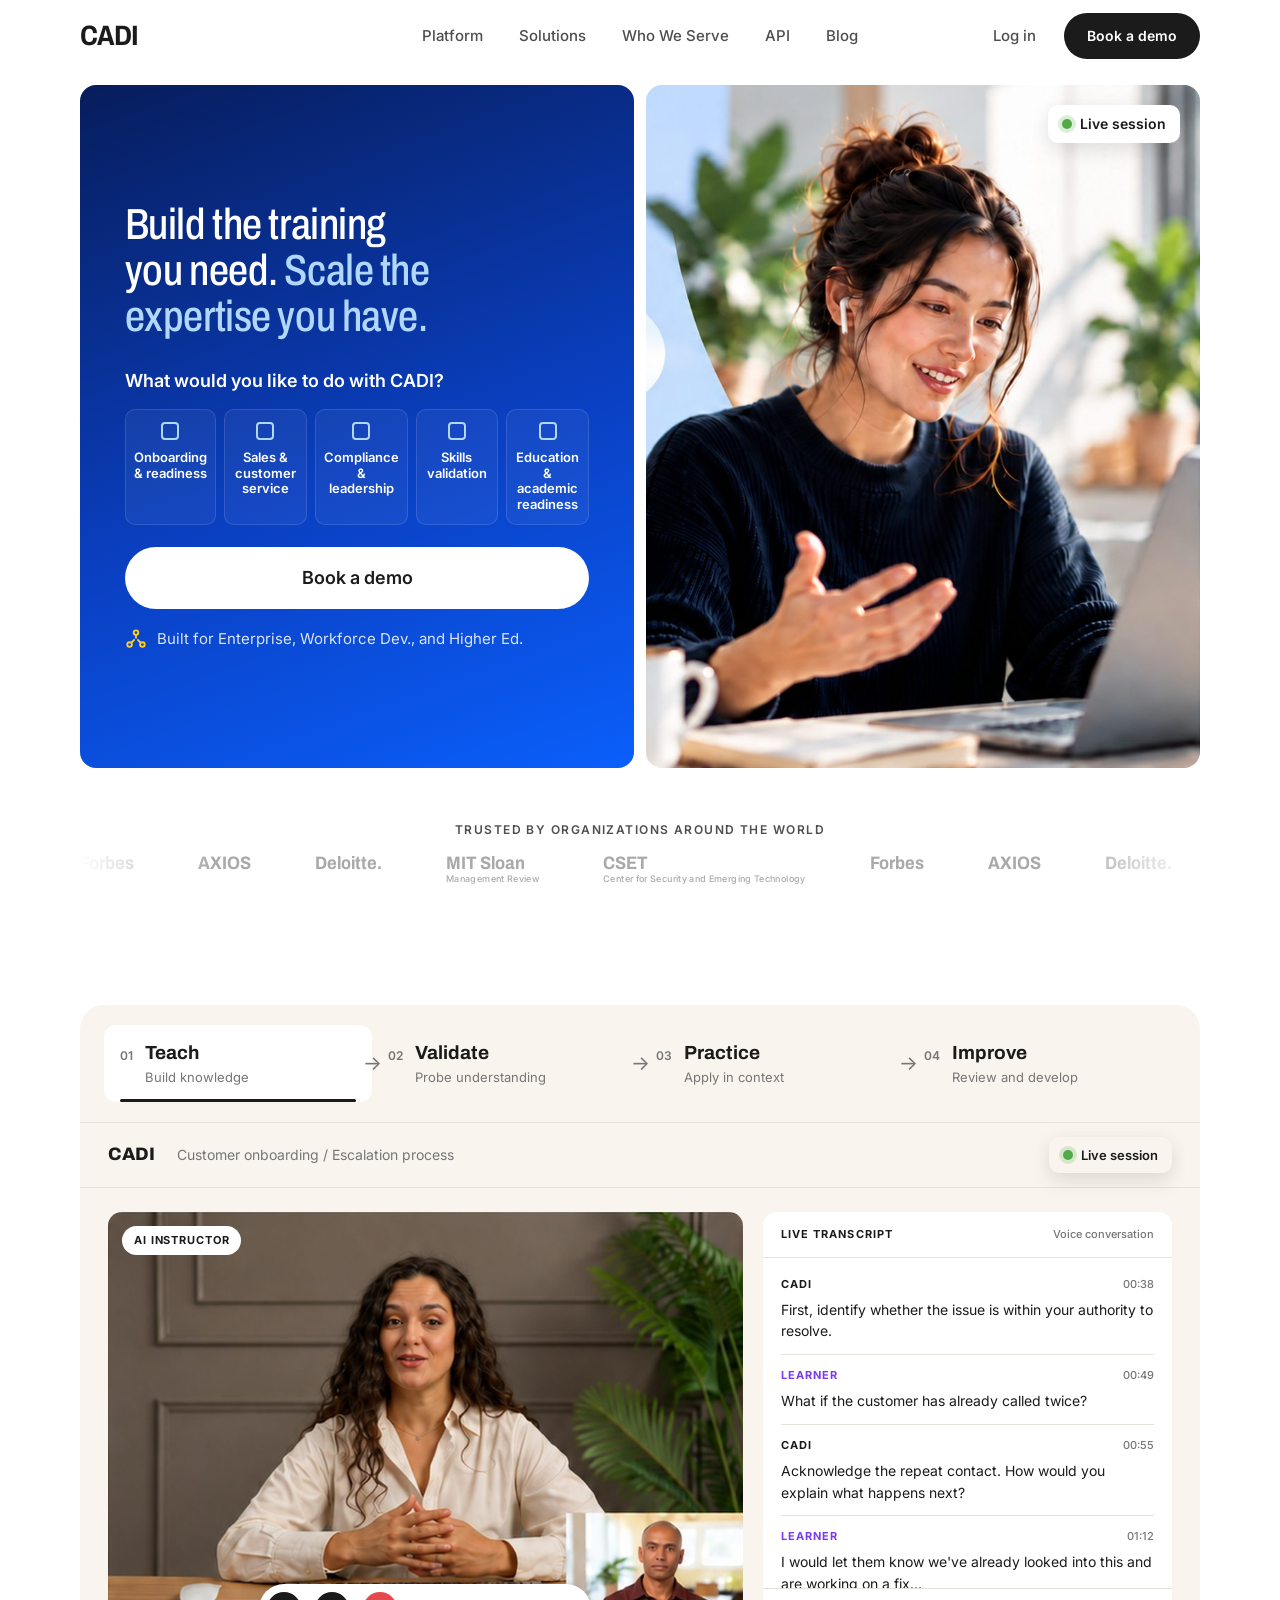
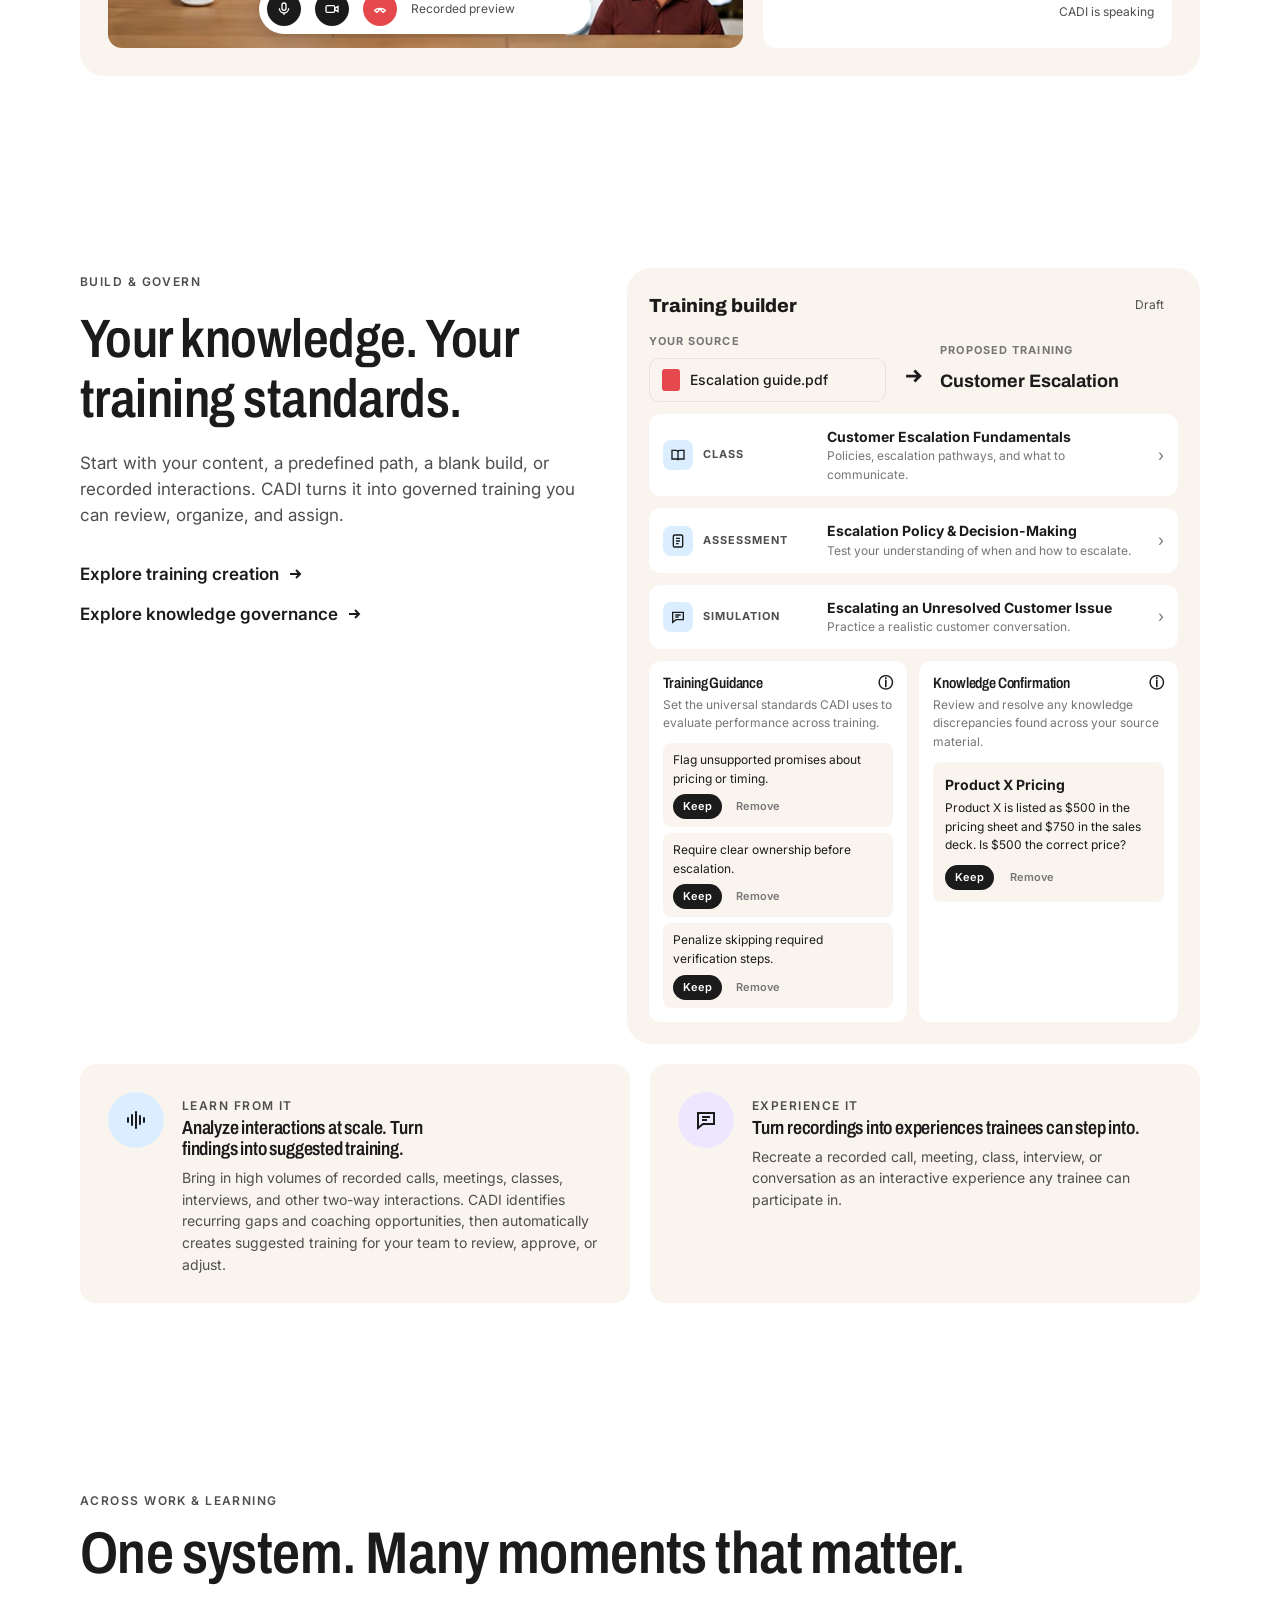
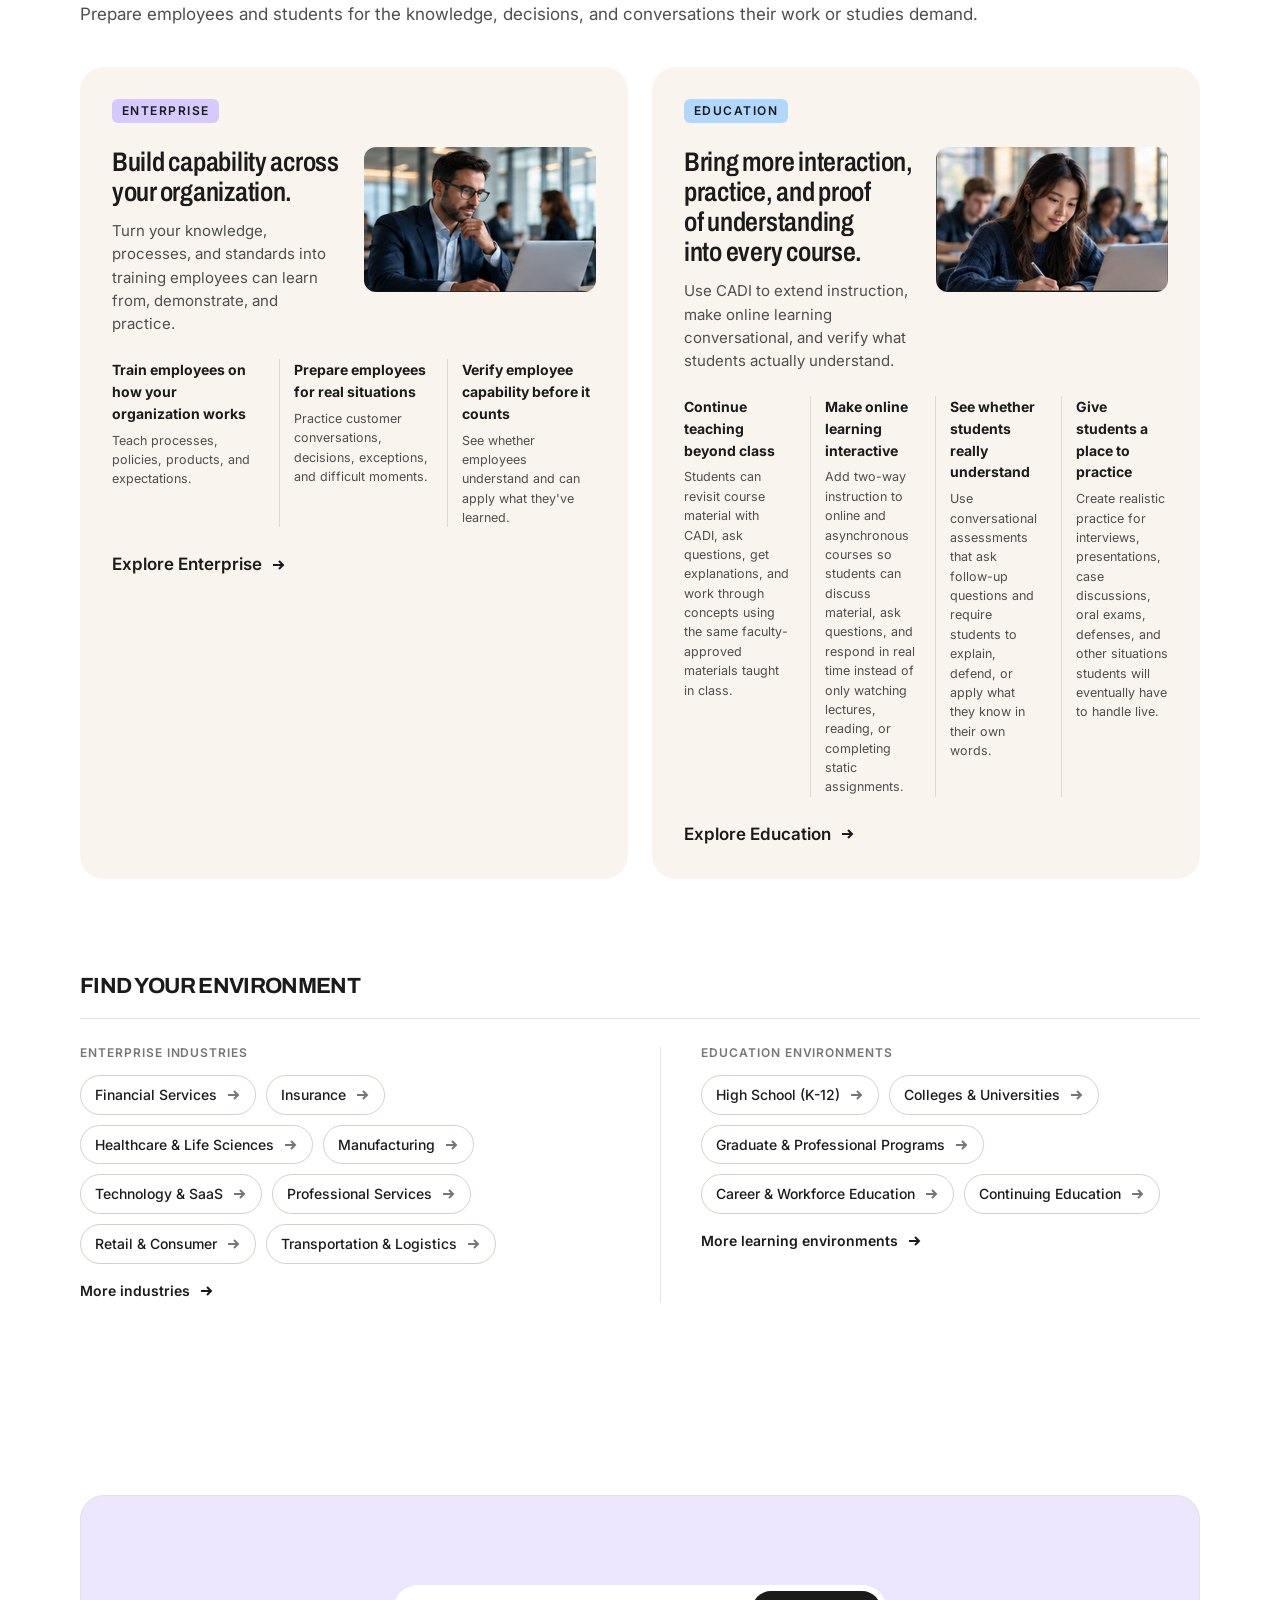
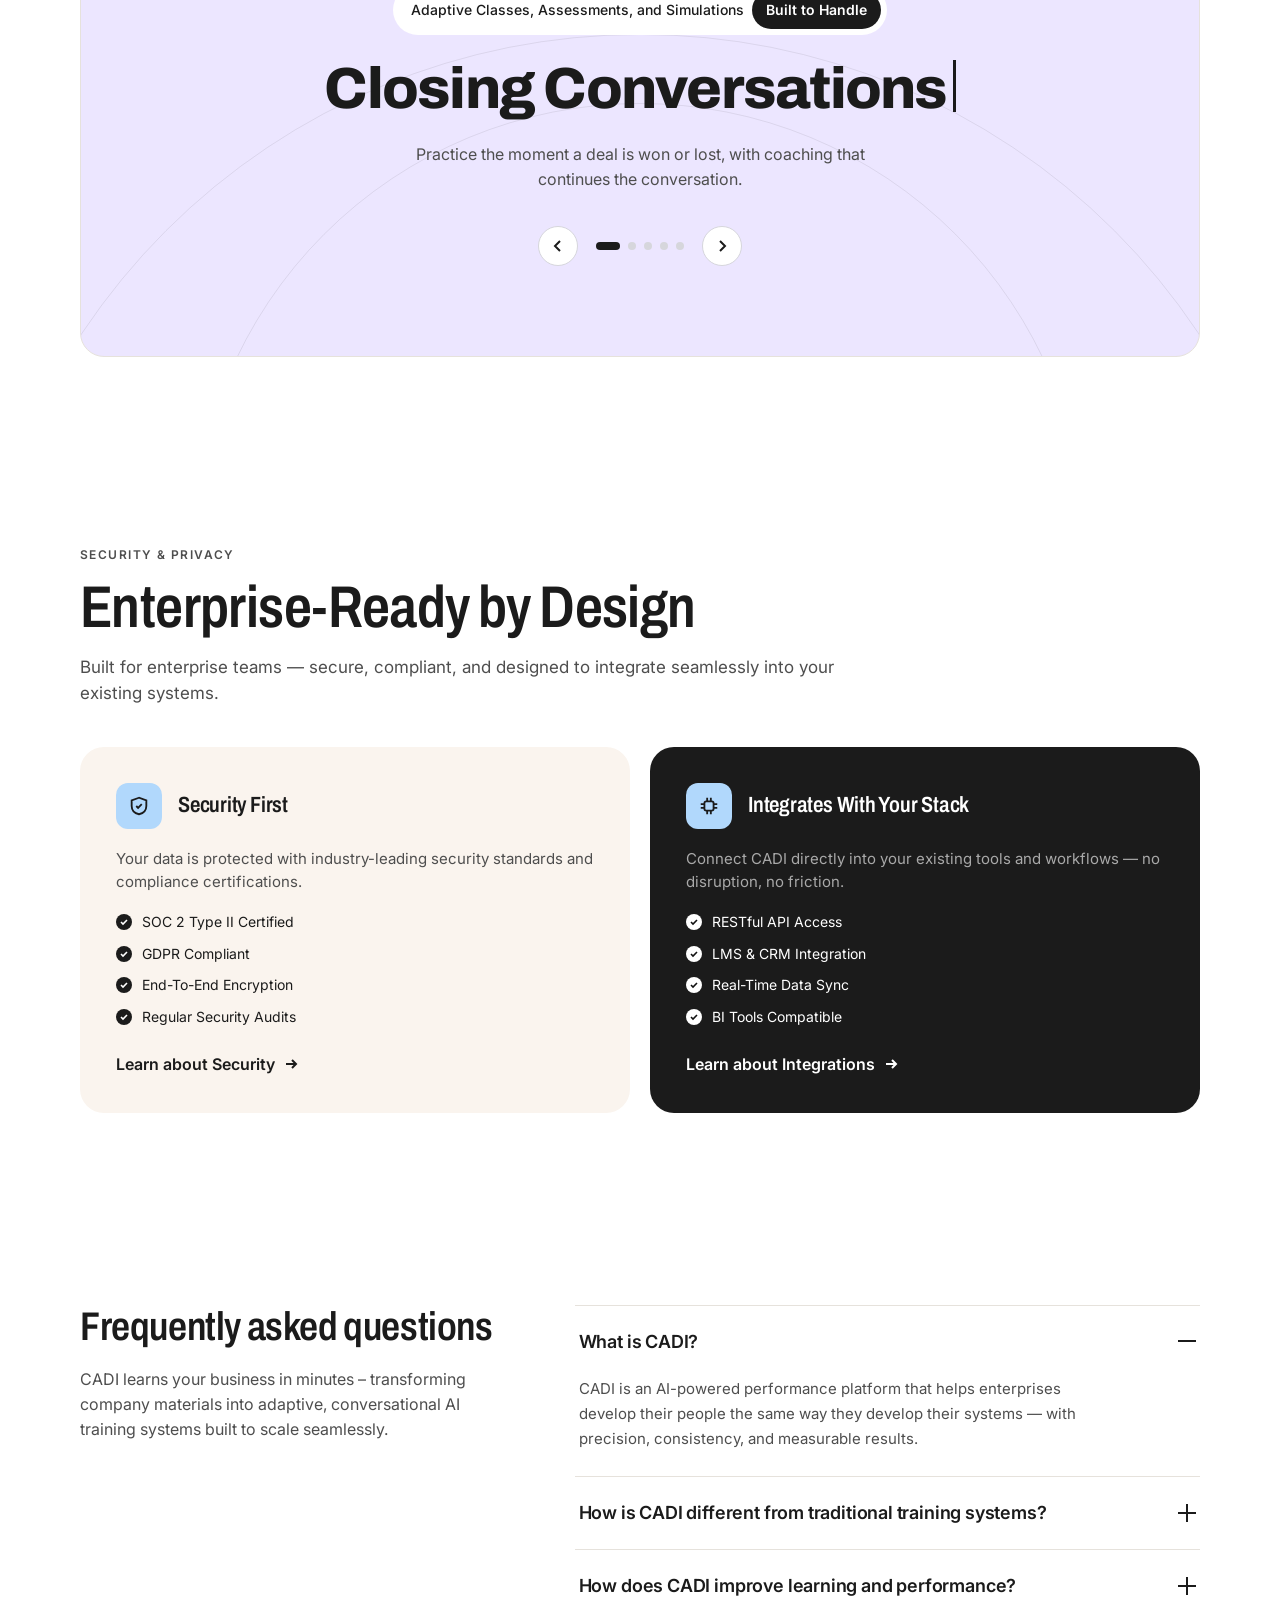
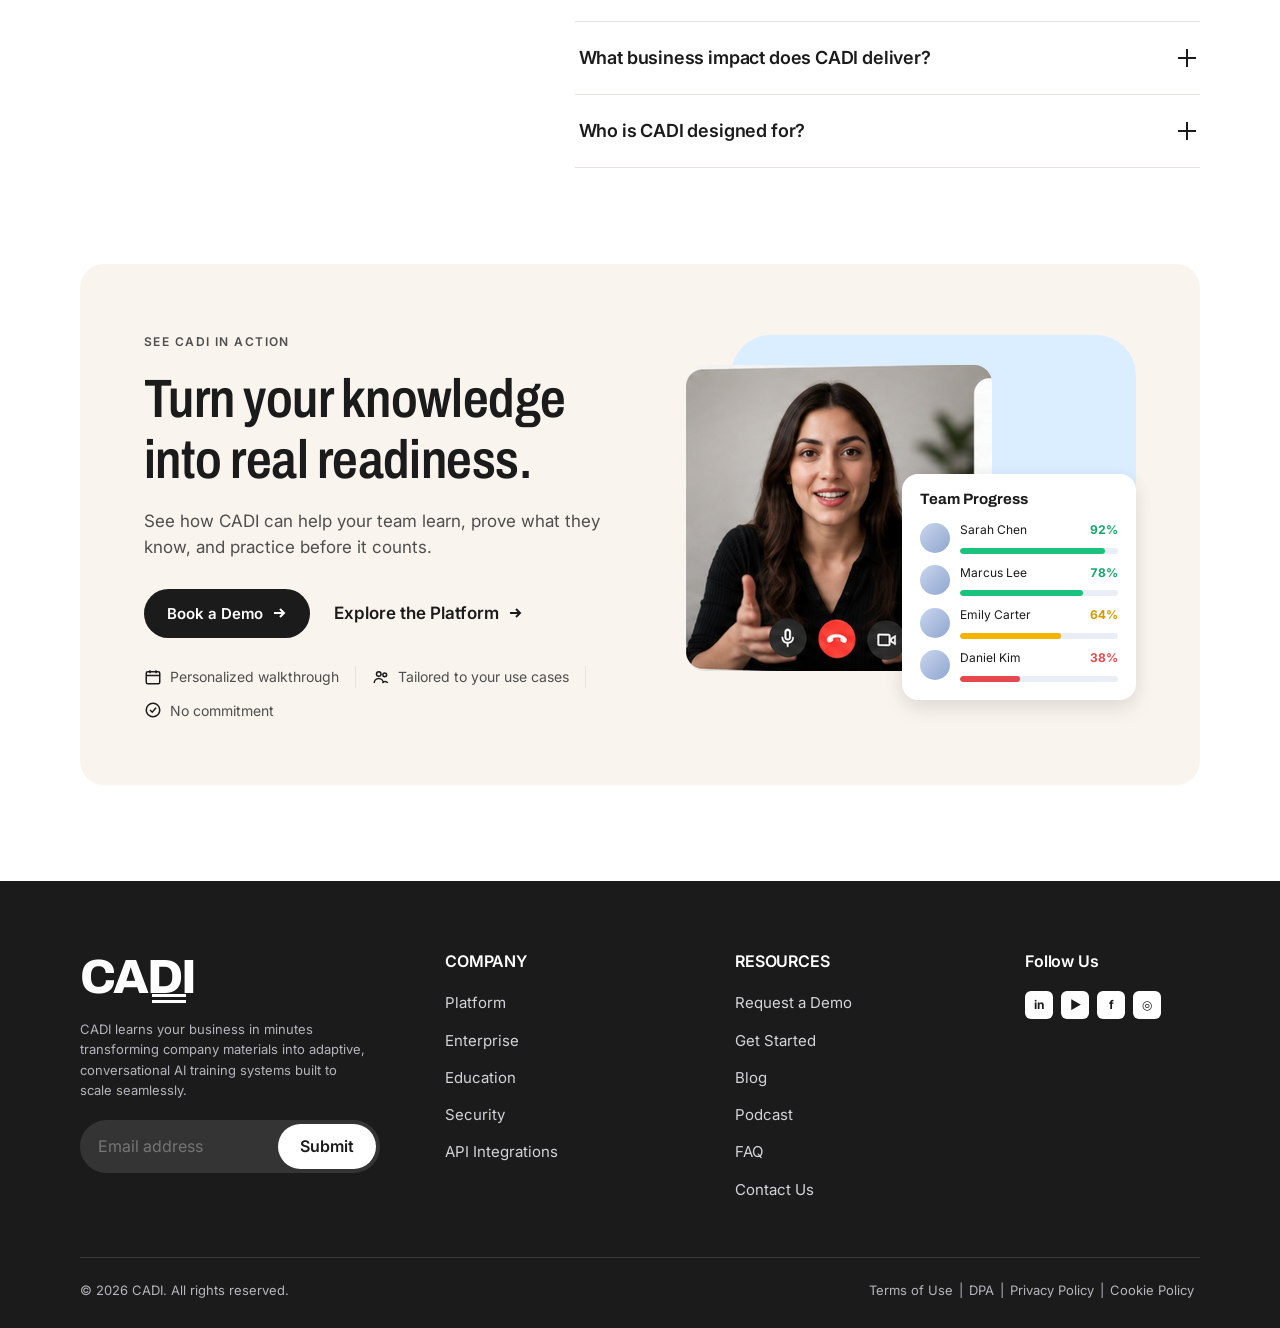
==== index.html @ cce88d19 "CADI website redesign — HTML source for Figma import Co-Authored-By: Claude Fable 5.1 <noreply@anthr" ====
<!doctype html>
<html lang="en">
<head>
<meta charset="utf-8">
<meta name="viewport" content="width=device-width, initial-scale=1, viewport-fit=cover">
<title>CADI Homepage</title>
<meta name="description" content="AI-led classes, adaptive assessments, realistic practice, and personal coaching. Grounded in your knowledge.">
<link rel="preconnect" href="https://fonts.googleapis.com">
<link rel="stylesheet" href="https://fonts.googleapis.com/css2?family=Inter:wght@400;500;600;700&family=Archivo:wdth,wght@75..100,500..700&display=swap">
<link rel="stylesheet" href="styles.css">
</head>
<body>

<!-- 1. HEADER -->
<header class="header" id="top">
  <div class="wrap">
    <a class="logo" href="./" aria-label="CADI home">CADI</a>
    <nav class="nav" id="nav" aria-label="Primary">
      <a href="./#loop">Platform</a>
      <a href="./#across">Solutions</a>
      <a href="./#environments">Who We Serve</a>
      <a href="integrations.html">API</a>
      <a href="https://blog.cadime.ai" target="_blank" rel="noopener">Blog</a>
    </nav>
    <div class="header-cta">
      <a class="login" href="https://app.cadime.ai/auth/authentication-redirection" target="_blank" rel="noopener">Log in</a>
      <a class="btn btn-primary" href="contact.html">Book a demo</a>
      <button class="menu-btn" id="menuBtn" aria-label="Open menu" aria-expanded="false" aria-controls="nav"><span></span><span></span><span></span></button>
    </div>
  </div>
</header>

<main>
<!-- 2. HERO -->
<section class="hero">
  <div class="wrap hero-grid">
    <div class="hero-left">
      <h1>Build the training you need. <em>Scale the expertise you have.</em></h1>
      <p class="hero-prompt">What would you like to do with CADI?</p>
      <div class="hero-opts" role="group" aria-label="What would you like to do with CADI?">
        <button class="opt" aria-pressed="false"><span class="box"></span>Onboarding &amp; readiness</button>
        <button class="opt" aria-pressed="false"><span class="box"></span>Sales &amp; customer service</button>
        <button class="opt" aria-pressed="false"><span class="box"></span>Compliance &amp; leadership</button>
        <button class="opt" aria-pressed="false"><span class="box"></span>Skills validation</button>
        <button class="opt" aria-pressed="false"><span class="box"></span>Education &amp; academic readiness</button>
      </div>
      <a class="btn btn-white" href="contact.html">Book a demo</a>
      <p class="hero-built">
        <svg viewBox="0 0 24 24" fill="none" stroke="currentColor" stroke-width="2"><circle cx="12" cy="5" r="2.5"/><circle cx="5" cy="18" r="2.5"/><circle cx="19" cy="18" r="2.5"/><path d="M12 7.5v4M7 16l3.5-3.5M17 16l-3.5-3.5"/></svg>
        Built for Enterprise, Workforce Dev., and Higher Ed.
      </p>
    </div>
    <div class="hero-right">
      <span class="live"><i></i>Live session</span>
      <img src="img/hero.jpg" alt="A learner smiling and gesturing during a live CADI session on her laptop" width="800" height="986">
    </div>
  </div>
</section>

<!-- 3. CREDIBILITY / LOGO ROW -->
<div class="logos" aria-label="Featured in">
  <div class="wrap">
    <span class="label">Trusted by organizations around the world</span>
    <div class="track"><ul aria-hidden="false">
      <li>Forbes</li>
      <li>AXIOS</li>
      <li>Deloitte.</li>
      <li>MIT Sloan<small>Management Review</small></li>
      <li>CSET<small>Center for Security and Emerging Technology</small></li>
      <li aria-hidden="true">Forbes</li>
      <li aria-hidden="true">AXIOS</li>
      <li aria-hidden="true">Deloitte.</li>
      <li aria-hidden="true">MIT Sloan<small>Management Review</small></li>
      <li aria-hidden="true">CSET<small>Center for Security and Emerging Technology</small></li>
    </ul></div>
  </div>
</div>

<!-- 4. TEACH / VALIDATE / PRACTICE / IMPROVE -->
<section id="loop">
  <div class="wrap">
    <div class="loop-card">
      <div class="steps" role="tablist" aria-label="The CADI training loop">
        <button class="step" role="tab" aria-selected="true"><span class="n">01</span><span><b>Teach</b><span>Build knowledge</span></span></button>
        <button class="step" role="tab" aria-selected="false"><span class="n">02</span><span><b>Validate</b><span>Probe understanding</span></span></button>
        <button class="step" role="tab" aria-selected="false"><span class="n">03</span><span><b>Practice</b><span>Apply in context</span></span></button>
        <button class="step" role="tab" aria-selected="false"><span class="n">04</span><span><b>Improve</b><span>Review and develop</span></span></button>
      </div>
      <div class="class-bar">
        <div><b>CADI</b> Customer onboarding / Escalation process</div>
        <span class="live"><i></i>Live session</span>
      </div>
      <div class="class-body">
        <div class="video">
          <img src="img/instructor.jpg" alt="AI instructor leading a recorded class, with a learner in a picture-in-picture window" width="900" height="620">
          <span class="tag">AI INSTRUCTOR</span>
          <div class="controls">
            <span class="ic"><svg viewBox="0 0 24 24" fill="none" stroke="currentColor" stroke-width="2"><rect x="9" y="3" width="6" height="11" rx="3"/><path d="M5 11a7 7 0 0 0 14 0M12 18v3"/></svg></span>
            <span class="ic"><svg viewBox="0 0 24 24" fill="none" stroke="currentColor" stroke-width="2"><rect x="3" y="7" width="13" height="10" rx="2"/><path d="m16 11 5-3v8l-5-3"/></svg></span>
            <span class="ic end"><svg viewBox="0 0 24 24" fill="none" stroke="currentColor" stroke-width="2"><path d="M4 14c4-4 12-4 16 0l-3 3-3-2v-2a10 10 0 0 0-4 0v2l-3 2z"/></svg></span>
            <small>Recorded preview</small>
            <span class="wave" aria-hidden="true"><i></i><i></i><i></i><i></i><i></i><i></i><i></i><i></i><i></i><i></i><i></i><i></i></span>
          </div>
        </div>
        <aside class="transcript" aria-label="Live transcript">
          <header>LIVE TRANSCRIPT <span>Voice conversation</span></header>
          <ul>
            <li><div>CADI <span>00:38</span></div>First, identify whether the issue is within your authority to resolve.</li>
            <li class="learner"><div>LEARNER <span>00:49</span></div>What if the customer has already called twice?</li>
            <li><div>CADI <span>00:55</span></div>Acknowledge the repeat contact. How would you explain what happens next?</li>
            <li class="learner"><div>LEARNER <span>01:12</span></div>I would let them know we've already looked into this and are working on a fix…</li>
          </ul>
          <footer><span class="wave" aria-hidden="true"><i></i><i></i><i></i><i></i><i></i><i></i><i></i><i></i><i></i><i></i><i></i><i></i><i></i><i></i><i></i><i></i></span>CADI is speaking</footer>
        </aside>
      </div>
    </div>
  </div>
</section>

<!-- 5. BUILD & GOVERN -->
<section class="govern" id="govern">
  <div class="wrap">
    <div class="govern-grid">
      <div class="govern-copy">
        <span class="eyebrow">Build &amp; Govern</span>
        <h2>Your knowledge. Your training standards.</h2>
        <p>Start with your content, a predefined path, a blank build, or recorded interactions. CADI turns it into governed training you can review, organize, and assign.</p>
        <div class="govern-links">
          <a class="link" href="#">Explore training creation <svg class="arrow" viewBox="0 0 16 16" fill="none" stroke="currentColor" stroke-width="2"><path d="M3 8h10M9 4l4 4-4 4"/></svg></a>
          <a class="link" href="#">Explore knowledge governance <svg class="arrow" viewBox="0 0 16 16" fill="none" stroke="currentColor" stroke-width="2"><path d="M3 8h10M9 4l4 4-4 4"/></svg></a>
        </div>
      </div>
      <div class="builder" aria-label="Training builder preview">
        <div class="top"><b>Training builder</b><span class="draft">Draft</span></div>
        <div class="src">
          <div><div class="lbl">YOUR SOURCE</div><div class="file"><i></i>Escalation guide.pdf</div></div>
          <svg class="arrow" viewBox="0 0 16 16" fill="none" stroke="currentColor" stroke-width="2"><path d="M3 8h10M9 4l4 4-4 4"/></svg>
          <div><div class="lbl">PROPOSED TRAINING</div><div class="prop">Customer Escalation</div></div>
        </div>
        <div class="row"><span class="k"><i><svg viewBox="0 0 24 24" fill="none" stroke="currentColor" stroke-width="2"><path d="M3 5h6a3 3 0 0 1 3 3v12a2 2 0 0 0-2-2H3zM21 5h-6a3 3 0 0 0-3 3v12a2 2 0 0 1 2-2h7z"/></svg></i>CLASS</span><span><b>Customer Escalation Fundamentals</b><small>Policies, escalation pathways, and what to communicate.</small></span><span class="chev">›</span></div>
        <div class="row"><span class="k"><i><svg viewBox="0 0 24 24" fill="none" stroke="currentColor" stroke-width="2"><rect x="5" y="3" width="14" height="18" rx="2"/><path d="M9 8h6M9 12h6M9 16h4"/></svg></i>ASSESSMENT</span><span><b>Escalation Policy &amp; Decision-Making</b><small>Test your understanding of when and how to escalate.</small></span><span class="chev">›</span></div>
        <!-- Simulation icon corrected to the reference's chat-bubble -->
        <div class="row"><span class="k"><i><svg viewBox="0 0 24 24" fill="none" stroke="currentColor" stroke-width="2"><path d="M4 5h16v11H9l-5 4z"/><path d="M8 9h8M8 12h5"/></svg></i>SIMULATION</span><span><b>Escalating an Unresolved Customer Issue</b><small>Practice a realistic customer conversation.</small></span><span class="chev">›</span></div>
        <div class="gov2">
          <div>
            <h4>Training Guidance <span aria-hidden="true">ⓘ</span></h4>
            <p>Set the universal standards CADI uses to evaluate performance across training.</p>
            <div class="rule"><span>Flag unsupported promises about pricing or timing.</span><span><span class="pill">Keep</span><span class="pill off">Remove</span></span></div>
            <div class="rule"><span>Require clear ownership before escalation.</span><span><span class="pill">Keep</span><span class="pill off">Remove</span></span></div>
            <div class="rule"><span>Penalize skipping required verification steps.</span><span><span class="pill">Keep</span><span class="pill off">Remove</span></span></div>
          </div>
          <div>
            <h4>Knowledge Confirmation <span aria-hidden="true">ⓘ</span></h4>
            <p>Review and resolve any knowledge discrepancies found across your source material.</p>
            <div class="kc"><b>Product X Pricing</b>Product X is listed as $500 in the pricing sheet and $750 in the sales deck. Is $500 the correct price?<div style="display:flex;gap:6px;margin-top:10px"><span class="pill">Keep</span><span class="pill off">Remove</span></div></div>
          </div>
        </div>
      </div>
    </div>
    <div class="gov-feats">
      <div class="feat">
        <span class="ico"><svg viewBox="0 0 24 24" fill="none" stroke="currentColor" stroke-width="2" stroke-linecap="round"><path d="M4 10v4M8 7v10M12 4v16M16 8v8M20 10v4"/></svg></span>
        <div><span class="eyebrow">Learn from it</span><h3>Analyze interactions at scale. Turn findings into suggested training.</h3><p>Bring in high volumes of recorded calls, meetings, classes, interviews, and other two-way interactions. CADI identifies recurring gaps and coaching opportunities, then automatically creates suggested training for your team to review, approve, or adjust.</p></div>
      </div>
      <div class="feat">
        <span class="ico purple"><svg viewBox="0 0 24 24" fill="none" stroke="currentColor" stroke-width="2"><path d="M4 5h16v11H9l-5 4z"/><path d="M8 9h8M8 12h5"/></svg></span>
        <div><span class="eyebrow">Experience it</span><h3>Turn recordings into experiences trainees can step into.</h3><p>Recreate a recorded call, meeting, class, interview, or conversation as an interactive experience any trainee can participate in.</p></div>
      </div>
    </div>
  </div>
</section>

<!-- 6. ACROSS WORK & LEARNING -->
<section class="across" id="across">
  <div class="wrap">
    <div class="section-head">
      <span class="eyebrow">Across Work &amp; Learning</span>
      <h2>One system. Many moments that matter.</h2>
      <p>Prepare employees and students for the knowledge, decisions, and conversations their work or studies demand.</p>
    </div>
    <div class="across-grid">
      <article class="panel">
        <span class="eyebrow">Enterprise</span>
        <div class="panel-top">
          <div><h3>Build capability across your organization.</h3><p>Turn your knowledge, processes, and standards into training employees can learn from, demonstrate, and practice.</p></div>
          <img src="img/enterprise.jpg" alt="A professional in a suit working at a laptop in a corporate office" width="700" height="393">
        </div>
        <div class="cols c3">
          <div><b>Train employees on how your organization works</b><p>Teach processes, policies, products, and expectations.</p></div>
          <div><b>Prepare employees for real situations</b><p>Practice customer conversations, decisions, exceptions, and difficult moments.</p></div>
          <div><b>Verify employee capability before it counts</b><p>See whether employees understand and can apply what they've learned.</p></div>
        </div>
        <a class="link" href="#">Explore Enterprise <svg class="arrow" viewBox="0 0 16 16" fill="none" stroke="currentColor" stroke-width="2"><path d="M3 8h10M9 4l4 4-4 4"/></svg></a>
      </article>
      <article class="panel edu">
        <span class="eyebrow">Education</span>
        <div class="panel-top">
          <div><h3>Bring more interaction, practice, and proof of understanding into every course.</h3><p>Use CADI to extend instruction, make online learning conversational, and verify what students actually understand.</p></div>
          <img src="img/education.jpg" alt="A student writing notes beside a laptop in a classroom" width="700" height="438">
        </div>
        <div class="cols c4">
          <div><b>Continue teaching beyond class</b><p>Students can revisit course material with CADI, ask questions, get explanations, and work through concepts using the same faculty-approved materials taught in class.</p></div>
          <div><b>Make online learning interactive</b><p>Add two-way instruction to online and asynchronous courses so students can discuss material, ask questions, and respond in real time instead of only watching lectures, reading, or completing static assignments.</p></div>
          <div><b>See whether students really understand</b><p>Use conversational assessments that ask follow-up questions and require students to explain, defend, or apply what they know in their own words.</p></div>
          <div><b>Give students a place to practice</b><p>Create realistic practice for interviews, presentations, case discussions, oral exams, defenses, and other situations students will eventually have to handle live.</p></div>
        </div>
        <a class="link" href="#">Explore Education <svg class="arrow" viewBox="0 0 16 16" fill="none" stroke="currentColor" stroke-width="2"><path d="M3 8h10M9 4l4 4-4 4"/></svg></a>
      </article>
    </div>
  </div>
</section>

<!-- 7. FIND YOUR ENVIRONMENT -->
<section class="env" id="environments">
  <div class="wrap">
    <span class="eyebrow">Find your environment</span>
    <div class="env-grid">
      <div>
        <h4>Enterprise industries</h4>
        <div class="chips">
          <a href="#">Financial Services <svg class="arrow" viewBox="0 0 16 16" fill="none" stroke="currentColor" stroke-width="2"><path d="M3 8h10M9 4l4 4-4 4"/></svg></a>
          <a href="#">Insurance <svg class="arrow" viewBox="0 0 16 16" fill="none" stroke="currentColor" stroke-width="2"><path d="M3 8h10M9 4l4 4-4 4"/></svg></a>
          <a href="#">Healthcare &amp; Life Sciences <svg class="arrow" viewBox="0 0 16 16" fill="none" stroke="currentColor" stroke-width="2"><path d="M3 8h10M9 4l4 4-4 4"/></svg></a>
          <a href="#">Manufacturing <svg class="arrow" viewBox="0 0 16 16" fill="none" stroke="currentColor" stroke-width="2"><path d="M3 8h10M9 4l4 4-4 4"/></svg></a>
          <a href="#">Technology &amp; SaaS <svg class="arrow" viewBox="0 0 16 16" fill="none" stroke="currentColor" stroke-width="2"><path d="M3 8h10M9 4l4 4-4 4"/></svg></a>
          <a href="#">Professional Services <svg class="arrow" viewBox="0 0 16 16" fill="none" stroke="currentColor" stroke-width="2"><path d="M3 8h10M9 4l4 4-4 4"/></svg></a>
          <a href="#">Retail &amp; Consumer <svg class="arrow" viewBox="0 0 16 16" fill="none" stroke="currentColor" stroke-width="2"><path d="M3 8h10M9 4l4 4-4 4"/></svg></a>
          <a href="#">Transportation &amp; Logistics <svg class="arrow" viewBox="0 0 16 16" fill="none" stroke="currentColor" stroke-width="2"><path d="M3 8h10M9 4l4 4-4 4"/></svg></a>
        </div>
        <a class="link" href="#">More industries <svg class="arrow" viewBox="0 0 16 16" fill="none" stroke="currentColor" stroke-width="2"><path d="M3 8h10M9 4l4 4-4 4"/></svg></a>
      </div>
      <div>
        <h4>Education environments</h4>
        <div class="chips">
          <a href="#">High School (K-12) <svg class="arrow" viewBox="0 0 16 16" fill="none" stroke="currentColor" stroke-width="2"><path d="M3 8h10M9 4l4 4-4 4"/></svg></a>
          <a href="#">Colleges &amp; Universities <svg class="arrow" viewBox="0 0 16 16" fill="none" stroke="currentColor" stroke-width="2"><path d="M3 8h10M9 4l4 4-4 4"/></svg></a>
          <a href="#">Graduate &amp; Professional Programs <svg class="arrow" viewBox="0 0 16 16" fill="none" stroke="currentColor" stroke-width="2"><path d="M3 8h10M9 4l4 4-4 4"/></svg></a>
          <a href="#">Career &amp; Workforce Education <svg class="arrow" viewBox="0 0 16 16" fill="none" stroke="currentColor" stroke-width="2"><path d="M3 8h10M9 4l4 4-4 4"/></svg></a>
          <a href="#">Continuing Education <svg class="arrow" viewBox="0 0 16 16" fill="none" stroke="currentColor" stroke-width="2"><path d="M3 8h10M9 4l4 4-4 4"/></svg></a>
        </div>
        <a class="link" href="#">More learning environments <svg class="arrow" viewBox="0 0 16 16" fill="none" stroke="currentColor" stroke-width="2"><path d="M3 8h10M9 4l4 4-4 4"/></svg></a>
      </div>
    </div>
  </div>
</section>

<!-- 8. CADI CAROUSEL -->
<section class="carousel" id="carousel">
  <div class="wrap">
    <div class="stage" aria-roledescription="carousel" aria-label="What CADI is built to handle">
      <div class="chiprow">Adaptive Classes, Assessments, and Simulations <b>Built to Handle</b></div>
      <div class="typed" aria-live="polite"><span id="typed">Closing Conversations</span><span class="cursor" aria-hidden="true"></span></div>
      <p id="typedSub">Practice the moment a deal is won or lost, with coaching that continues the conversation.</p>
      <div class="car-controls">
        <button id="prev" aria-label="Previous"><svg viewBox="0 0 16 16" fill="none" stroke="currentColor" stroke-width="2"><path d="M10 3 5 8l5 5"/></svg></button>
        <div class="dots" id="dots" role="tablist" aria-label="Scenarios"></div>
        <button id="next" aria-label="Next"><svg viewBox="0 0 16 16" fill="none" stroke="currentColor" stroke-width="2"><path d="m6 3 5 5-5 5"/></svg></button>
      </div>
    </div>
  </div>
</section>

<!-- 9. SECURITY & PRIVACY -->
<section id="security">
  <div class="wrap">
    <div class="section-head">
      <span class="eyebrow">Security &amp; Privacy</span>
      <h2>Enterprise-Ready by Design</h2>
      <p>Built for enterprise teams — secure, compliant, and designed to integrate seamlessly into your existing systems.</p>
    </div>
    <div class="sec-grid">
      <div class="sec light">
        <div class="head"><span class="ico"><svg viewBox="0 0 24 24" fill="none" stroke="currentColor" stroke-width="2"><path d="M12 3 4 6v6c0 5 3.5 8 8 9 4.5-1 8-4 8-9V6z"/><path d="m9 12 2 2 4-4"/></svg></span><h3>Security First</h3></div>
        <p>Your data is protected with industry-leading security standards and compliance certifications.</p>
        <ul>
          <li><svg viewBox="0 0 16 16" fill="currentColor"><circle cx="8" cy="8" r="8"/><path d="m5 8 2 2 4-4" stroke="#fff" stroke-width="1.6" fill="none"/></svg>SOC 2 Type II Certified</li>
          <li><svg viewBox="0 0 16 16" fill="currentColor"><circle cx="8" cy="8" r="8"/><path d="m5 8 2 2 4-4" stroke="#fff" stroke-width="1.6" fill="none"/></svg>GDPR Compliant</li>
          <li><svg viewBox="0 0 16 16" fill="currentColor"><circle cx="8" cy="8" r="8"/><path d="m5 8 2 2 4-4" stroke="#fff" stroke-width="1.6" fill="none"/></svg>End-To-End Encryption</li>
          <li><svg viewBox="0 0 16 16" fill="currentColor"><circle cx="8" cy="8" r="8"/><path d="m5 8 2 2 4-4" stroke="#fff" stroke-width="1.6" fill="none"/></svg>Regular Security Audits</li>
        </ul>
        <a class="link" href="https://trust.cadime.ai/" target="_blank" rel="noopener">Learn about Security <svg class="arrow" viewBox="0 0 16 16" fill="none" stroke="currentColor" stroke-width="2"><path d="M3 8h10M9 4l4 4-4 4"/></svg></a>
      </div>
      <div class="sec dark">
        <div class="head"><span class="ico"><svg viewBox="0 0 24 24" fill="none" stroke="currentColor" stroke-width="2"><rect x="7" y="7" width="10" height="10" rx="2"/><path d="M10 3v4M14 3v4M10 17v4M14 17v4M3 10h4M3 14h4M17 10h4M17 14h4"/></svg></span><h3>Integrates With Your Stack</h3></div>
        <p>Connect CADI directly into your existing tools and workflows — no disruption, no friction.</p>
        <ul>
          <li><svg viewBox="0 0 16 16" fill="currentColor"><circle cx="8" cy="8" r="8"/><path d="m5 8 2 2 4-4" stroke="#111111" stroke-width="1.6" fill="none"/></svg>RESTful API Access</li>
          <li><svg viewBox="0 0 16 16" fill="currentColor"><circle cx="8" cy="8" r="8"/><path d="m5 8 2 2 4-4" stroke="#111111" stroke-width="1.6" fill="none"/></svg>LMS &amp; CRM Integration</li>
          <li><svg viewBox="0 0 16 16" fill="currentColor"><circle cx="8" cy="8" r="8"/><path d="m5 8 2 2 4-4" stroke="#111111" stroke-width="1.6" fill="none"/></svg>Real-Time Data Sync</li>
          <li><svg viewBox="0 0 16 16" fill="currentColor"><circle cx="8" cy="8" r="8"/><path d="m5 8 2 2 4-4" stroke="#111111" stroke-width="1.6" fill="none"/></svg>BI Tools Compatible</li>
        </ul>
        <a class="link" href="integrations.html">Learn about Integrations <svg class="arrow" viewBox="0 0 16 16" fill="none" stroke="currentColor" stroke-width="2"><path d="M3 8h10M9 4l4 4-4 4"/></svg></a>
      </div>
    </div>
  </div>
</section>

<!-- 10. FAQ -->
<section class="faq" id="faq">
  <div class="wrap faq-grid">
    <div>
      <h2>Frequently asked questions</h2>
      <p>CADI learns your business in minutes – transforming company materials into adaptive, conversational AI training systems built to scale seamlessly.</p>
    </div>
    <div class="acc">
      <details open><summary>What is CADI? <i></i></summary><div>CADI is an AI-powered performance platform that helps enterprises develop their people the same way they develop their systems — with precision, consistency, and measurable results.</div></details>
      <details><summary>How is CADI different from traditional training systems? <i></i></summary><div>Traditional systems deliver content and track completion. CADI teaches, questions, and coaches in live two-way conversation, grounded in your own material, so learners have to explain, defend, and apply what they know.</div></details>
      <details><summary>How does CADI improve learning and performance? <i></i></summary><div>Every learner moves through the same loop: Teach, Validate, Practice, Improve. CADI builds knowledge, probes understanding with spoken assessment, puts it to work in realistic simulations, and keeps coaching after the session ends.</div></details>
      <details><summary>What business impact does CADI deliver? <i></i></summary><div>Faster onboarding, fewer escalations handled incorrectly, verified readiness before employees face customers, and visibility into exactly where each team needs more training.</div></details>
      <details><summary>Who is CADI designed for? <i></i></summary><div>Enterprise L&amp;D, sales, customer service, compliance and leadership teams; workforce development programs; and high school, college and graduate educators who want proof of understanding, not just completion.</div></details>
    </div>
  </div>
</section>

<!-- 11. CLOSING CTA -->
<section class="cta" id="demo">
  <div class="wrap">
    <div class="cta-card">
      <div>
        <span class="eyebrow">See CADI in action</span>
        <h2>Turn your knowledge into real readiness.</h2>
        <p>See how CADI can help your team learn, prove what they know, and practice before it counts.</p>
        <div class="cta-actions">
          <a class="btn btn-primary" href="contact.html">Book a Demo <svg class="arrow" viewBox="0 0 16 16" fill="none" stroke="currentColor" stroke-width="2"><path d="M3 8h10M9 4l4 4-4 4"/></svg></a>
          <a class="link" href="#loop">Explore the Platform <svg class="arrow" viewBox="0 0 16 16" fill="none" stroke="currentColor" stroke-width="2"><path d="M3 8h10M9 4l4 4-4 4"/></svg></a>
        </div>
        <div class="assure">
          <span><svg viewBox="0 0 24 24" fill="none" stroke="currentColor" stroke-width="2"><rect x="3" y="5" width="18" height="16" rx="2"/><path d="M3 10h18M8 3v4M16 3v4"/></svg>Personalized walkthrough</span>
          <span><svg viewBox="0 0 24 24" fill="none" stroke="currentColor" stroke-width="2"><circle cx="9" cy="8" r="3"/><circle cx="17" cy="9" r="2.5"/><path d="M3 20a6 6 0 0 1 12 0M14 20a4 4 0 0 1 7 0"/></svg>Tailored to your use cases</span>
          <span><svg viewBox="0 0 24 24" fill="none" stroke="currentColor" stroke-width="2"><circle cx="12" cy="12" r="9"/><path d="m8 12 3 3 5-6"/></svg>No commitment</span>
        </div>
      </div>
      <div class="cta-visual">
        <div class="shot"><img src="img/cta.jpg" alt="A CADI coach on a video call" width="600" height="595"></div>
        <div class="progress" aria-label="Team progress">
          <b>Team Progress</b>
          <div class="p"><span class="av"></span><span>Sarah Chen</span><span class="pc" style="color:#15a56a">92%</span><span class="bar"><i style="width:92%;background:#19c37d"></i></span></div>
          <div class="p"><span class="av"></span><span>Marcus Lee</span><span class="pc" style="color:#15a56a">78%</span><span class="bar"><i style="width:78%;background:#19c37d"></i></span></div>
          <div class="p"><span class="av"></span><span>Emily Carter</span><span class="pc" style="color:#d49a00">64%</span><span class="bar"><i style="width:64%;background:#f5b400"></i></span></div>
          <div class="p"><span class="av"></span><span>Daniel Kim</span><span class="pc" style="color:#e5484d">38%</span><span class="bar"><i style="width:38%;background:#e5484d"></i></span></div>
        </div>
      </div>
    </div>
  </div>
</section>
</main>

<!-- 12. FOOTER -->
<footer class="footer">
  <div class="wrap">
    <div class="foot-grid">
      <div>
        <span class="foot-logo">CADI</span>
        <p>CADI learns your business in minutes transforming company materials into adaptive, conversational AI training systems built to scale seamlessly.</p>
        <form class="sub" id="subscribe" aria-label="Subscribe">
          <input type="email" id="subEmail" placeholder="Email address" aria-label="Email address" required>
          <button type="submit">Submit</button>
        </form>
      </div>
      <div>
        <h4>COMPANY</h4>
        <ul><li><a href="./#loop">Platform</a></li><li><a href="./#across">Enterprise</a></li><li><a href="./#across">Education</a></li><li><a href="./#security">Security</a></li><li><a href="integrations.html">API Integrations</a></li></ul>
      </div>
      <div>
        <h4>RESOURCES</h4>
        <ul><li><a href="contact.html">Request a Demo</a></li><li><a href="https://app.cadime.ai/auth/get-started" target="_blank" rel="noopener">Get Started</a></li><li><a href="https://blog.cadime.ai" target="_blank" rel="noopener">Blog</a></li><li><a href="podcast.html">Podcast</a></li><li><a href="./#faq">FAQ</a></li><li><a href="contact.html">Contact Us</a></li></ul>
      </div>
      <div>
        <h4>Follow Us</h4>
        <div class="social"><a href="#" aria-label="LinkedIn">in</a><a href="#" aria-label="YouTube">▶</a><a href="#" aria-label="Facebook">f</a><a href="#" aria-label="Instagram">◎</a></div>
      </div>
    </div>
    <div class="foot-bottom">
      <span>© 2026 CADI. All rights reserved.</span>
      <span><a href="terms-of-use.html">Terms of Use</a>|<a href="data-processing-agreement.html">DPA</a>|<a href="privacy-policy.html">Privacy Policy</a>|<a href="cookie-policy.html">Cookie Policy</a></span>
    </div>
  </div>
</footer>

<script>
(function(){
  // header shadow on scroll
  var h=document.querySelector('.header');
  addEventListener('scroll',function(){h.classList.toggle('scrolled',scrollY>8)},{passive:true});
  // mobile menu
  var mb=document.getElementById('menuBtn'),nav=document.getElementById('nav');
  mb.addEventListener('click',function(){var o=nav.classList.toggle('open');mb.setAttribute('aria-expanded',o)});
  // hero option toggles (single select)
  document.querySelectorAll('.opt').forEach(function(b){b.addEventListener('click',function(){
    document.querySelectorAll('.opt').forEach(function(x){x.setAttribute('aria-pressed',x===b&&x.getAttribute('aria-pressed')!=='true')});
  })});
  // loop tabs
  document.querySelectorAll('.step').forEach(function(t){t.addEventListener('click',function(){
    document.querySelectorAll('.step').forEach(function(x){x.setAttribute('aria-selected',x===t)});
  })});
  // carousel: typewriter over scenario list
  var items=[
    ['Closing Conversations','Practice the moment a deal is won or lost, with coaching that continues the conversation.'],
    ['Customer Escalations','Decide what you can resolve, what to hand off, and how to explain the next step.'],
    ['Compliance Decisions','Apply policy under pressure and justify the call in your own words.'],
    ['Oral Exams & Defenses','Explain, defend, and apply what you know before it counts.'],
    ['Difficult Feedback','Deliver hard news clearly and keep the relationship intact.']
  ];
  var i=0,typed=document.getElementById('typed'),sub=document.getElementById('typedSub'),dots=document.getElementById('dots'),timer,typing;
  var reduce=matchMedia('(prefers-reduced-motion: reduce)').matches;
  items.forEach(function(_,n){var d=document.createElement('button');d.setAttribute('role','tab');d.setAttribute('aria-label','Scenario '+(n+1));d.addEventListener('click',function(){go(n,true)});dots.appendChild(d)});
  function render(){dots.querySelectorAll('button').forEach(function(d,n){d.setAttribute('aria-current',n===i)})}
  function show(n){
    i=(n+items.length)%items.length;render();sub.textContent=items[i][1];
    clearInterval(typing);var text=items[i][0];
    if(reduce){typed.textContent=text;return}
    var k=0;typed.textContent='';typing=setInterval(function(){typed.textContent=text.slice(0,++k);if(k>=text.length)clearInterval(typing)},45);
  }
  function go(n,manual){show(n);if(manual){clearInterval(timer);start()}}
  function start(){timer=setInterval(function(){show(i+1)},4200)}
  document.getElementById('prev').addEventListener('click',function(){go(i-1,true)});
  document.getElementById('next').addEventListener('click',function(){go(i+1,true)});
  render();start();
  // footer form (no backend yet)
  document.getElementById('subscribe').addEventListener('submit',function(e){e.preventDefault();var b=this.querySelector('button');b.textContent='Subscribed';b.disabled=true});
})();
</script>
</body>
</html>
---- styles.css ----
/* Layout: 1200px content column, 12 stacked sections in the client-approved order.
   Colour is intentionally held at the current CADI blue + navy; the colour pass comes after layout sign-off. */
:root{
  /* Deel system, measured from deel.com: ink #1b1b1b, tertiary #4e4e4e, surfaces latte #faf4ee / lavender #d6c9fd / sky #b1d8fc / yellow #ffcf25, purple #5938b7.
     CADI keeps its blue where Deel uses purple (hero gradient, checkbox accent). */
  --blue:#0a5ffb; --blue-deep:#0538b8; --navy:#1b1b1b; --navy-ink:#1b1b1b;
  --ink:#1b1b1b; --ink-2:#4e4e4e; --muted:#767676; --line:#e6e2dc;
  --bg:#ffffff; --bg-soft:#faf4ee; --bg-tint:#dbeeff; --dark:#1b1b1b; --dark-2:#343434;
  --lav:#d6c9fd; --lav-soft:#ece6ff; --mint:#e6f6ee; --peach:#faf4ee; --sky:#b1d8fc; --sky-soft:#dbeeff; --sand:#faf4ee; --yellow:#ffcf25;
  --green:#53a945; --amber:#faaf00; --red:#e5484d;
  --display:"Archivo","Inter",system-ui,sans-serif;
  --body:"Inter",system-ui,-apple-system,"Segoe UI",sans-serif;
  --r:16px; --r-lg:24px; --wrap:1200px; --gutter:clamp(16px,4vw,40px);
  color-scheme:light;
}
*,*::before,*::after{box-sizing:border-box}
html{scroll-behavior:smooth}
body{margin:0;background:var(--bg);color:var(--ink);font-family:var(--body);font-size:16px;line-height:1.55;-webkit-font-smoothing:antialiased}
img{max-width:100%;display:block}
a{color:inherit;text-decoration:none}
button{font:inherit;cursor:pointer}
h1,h2,h3,h4{margin:0;font-family:var(--display);font-stretch:80%;font-weight:600;letter-spacing:-.01em;text-wrap:balance;line-height:1.12}
p{margin:0}
.wrap{max-width:var(--wrap);margin-inline:auto;padding-inline:var(--gutter)}
.eyebrow{font:600 12px/1 var(--body);letter-spacing:.12em;text-transform:uppercase;color:var(--ink-2)}
.btn{display:inline-flex;align-items:center;justify-content:center;gap:8px;border-radius:999px;padding:12px 22px;font-weight:600;font-size:15px;border:1px solid transparent;transition:transform .15s,background .15s}
.btn:hover{transform:translateY(-1px)}
.btn-primary{background:var(--ink);color:#fff}
.btn-primary:hover{background:#2b2b2f}
.btn-ghost{border-color:#d6d6dc;color:var(--ink);background:#fff}
.btn-white{background:var(--ink);color:#fff}
.link{color:var(--ink);font-weight:600;display:inline-flex;align-items:center;gap:8px}
.link:hover{text-decoration:underline}
.arrow{width:16px;height:16px;flex:none}
:focus-visible{outline:2px solid var(--blue);outline-offset:3px}
section{padding-block:clamp(56px,8vw,96px)}
.section-head{display:grid;gap:16px;max-width:760px;margin-bottom:40px}
.section-head h2{font-size:clamp(34px,4.6vw,60px);line-height:1.04}
.section-head p{color:var(--ink-2);font-size:17px}

/* 1. HEADER — matches reference: 72px tall, logo | centred nav | log in + pill button */
.header{position:sticky;top:env(safe-area-inset-top,0px);z-index:50;background:rgba(255,255,255,.92);backdrop-filter:blur(10px);border-bottom:1px solid transparent}
.header.scrolled{border-bottom-color:var(--line)}
.header .wrap{height:72px;display:grid;grid-template-columns:1fr auto 1fr;align-items:center;gap:24px}
.logo{font:700 28px/1 var(--display);font-stretch:85%;letter-spacing:-.03em;color:var(--ink)}
.nav{display:flex;gap:36px;justify-content:center}
.nav a{font-size:15px;font-weight:500;color:var(--ink-2)}
.nav a:hover{color:var(--ink)}
.header-cta{display:flex;justify-content:flex-end;align-items:center;gap:28px}
.header-cta .login{font-size:15px;font-weight:500;color:var(--ink-2)}
.header-cta .btn{padding:11px 22px;font-size:14px}
.menu-btn{display:none;background:none;border:0;padding:8px}
.menu-btn span{display:block;width:22px;height:2px;background:var(--ink);margin:5px 0}

/* 2. HERO — Deel pattern: rounded gradient panel left (white headline, prompt, 5 checkbox tiles in one row, full-width white pill), photo panel right. Equal halves. */
.hero{padding-block:12px 0}
.hero-grid{display:grid;grid-template-columns:1fr 1fr;gap:12px}
.hero-left{position:relative;overflow:hidden;border-radius:var(--r);color:#fff;padding:clamp(28px,4vw,56px) clamp(24px,3.5vw,48px);background:linear-gradient(160deg,#071d5c 0%,#0a3fc0 55%,#0a5ffb 100%);display:flex;flex-direction:column;justify-content:center;min-height:560px}
.hero-left h1{font-size:clamp(34px,3.4vw,48px);max-width:16ch;line-height:1.05;font-weight:500;font-stretch:78%}
.hero-left h1 em{font-style:normal;color:var(--sky)}
.hero-prompt{margin-top:28px;font-size:18px;font-weight:600;color:#fff}
.hero-opts{display:flex;gap:8px;margin-top:14px}
.opt{display:flex;flex:1 1 0;flex-direction:column;align-items:center;justify-content:flex-start;gap:10px;min-height:80px;padding:12px 8px;border-radius:10px;border:1px solid rgba(255,255,255,.12);background:rgba(255,255,255,.05);color:#fff;font-size:13px;font-weight:600;line-height:1.2;text-align:center;transition:background .2s,border-color .2s}
.opt:hover{background:rgba(255,255,255,.09);border-color:rgba(255,255,255,.22)}
.opt[aria-pressed="true"]{background:rgba(255,255,255,.12);border-color:rgba(255,255,255,.35)}
.opt .box{width:18px;height:18px;border:2px solid var(--sky);border-radius:4px;position:relative;flex:none}
.opt[aria-pressed="true"] .box{background:var(--sky)}
.opt[aria-pressed="true"] .box::after{content:"";position:absolute;left:5px;top:1px;width:4px;height:9px;border:solid #071d5c;border-width:0 2px 2px 0;transform:rotate(45deg)}
.hero-left .btn-white{margin-top:22px;width:100%;padding:16px;font-size:18px;background:#fff;color:var(--ink)}
.hero-left .btn-white:hover{background:rgba(255,255,255,.9)}
.hero-built{margin-top:18px;display:flex;align-items:center;gap:10px;font-size:15px;color:rgba(255,255,255,.85)}
.hero-built svg{width:22px;height:22px;color:var(--yellow)}
.hero-right{position:relative;border-radius:var(--r);overflow:hidden;background:var(--sky-soft);min-height:560px}
.hero-right img{width:100%;height:100%;object-fit:cover;object-position:60% 30%}
/* the triangular line shape, kept but smaller */
.hero-right::before{content:"";position:absolute;left:-2%;top:-5%;width:36%;height:110%;background:rgba(255,255,255,.55);clip-path:polygon(0 0,100% 0,45% 50%,100% 100%,0 100%);z-index:1}
.hero-right img{position:relative;z-index:2}
.live{position:absolute;top:20px;right:20px;z-index:3;display:inline-flex;align-items:center;gap:8px;font-size:14px;font-weight:600;color:var(--ink);background:#fff;padding:8px 14px;border-radius:10px;box-shadow:0 1px 19px rgba(27,27,27,.05),0 10px 19px rgba(27,27,27,.08)}
.live i{width:10px;height:10px;border-radius:50%;background:var(--green);box-shadow:0 0 0 4px rgba(83,169,69,.2);animation:pulse 2s infinite}
@keyframes pulse{0%,100%{box-shadow:0 0 0 4px rgba(25,195,125,.25)}50%{box-shadow:0 0 0 7px rgba(25,195,125,.12)}}

/* 3. LOGO ROW — short and understated */
.logos{padding-block:56px 24px}
.logos .wrap{display:grid;gap:18px;justify-items:center}
.logos .label{font:600 12px/1 var(--body);letter-spacing:.12em;text-transform:uppercase;color:var(--ink-2);text-align:center}
.logos .track{width:100%;overflow:hidden;mask-image:linear-gradient(90deg,transparent,#000 12%,#000 88%,transparent)}
.logos ul{list-style:none;margin:0;padding:0;display:flex;gap:64px;width:max-content;animation:marquee 28s linear infinite}
.logos ul:hover{animation-play-state:paused}
@keyframes marquee{to{transform:translateX(-50%)}}
.logos li{font:700 18px/1 var(--display);font-stretch:90%;color:#a9a9a9;white-space:nowrap}
.logos li small{display:block;font:500 9px/1.2 var(--body);letter-spacing:.04em;margin-top:2px}

/* 4. TEACH / VALIDATE / PRACTICE / IMPROVE */
.loop-card{border-radius:var(--r-lg);background:var(--bg-soft);overflow:hidden}
.steps{display:grid;grid-template-columns:repeat(4,1fr) ;gap:0;padding:20px 24px;border-bottom:1px solid var(--line);position:relative}
.step{display:flex;gap:12px;padding:14px 16px;border-radius:12px;position:relative;text-align:left;background:none;border:0}
.step .n{font-size:12px;font-weight:600;color:var(--muted);padding-top:5px}
.step b{display:block;font:700 19px/1.2 var(--display);color:var(--ink)}
.step span{display:block;font-size:13px;color:var(--muted);margin-top:3px}
.step[aria-selected="true"]{background:#fff}
.step[aria-selected="true"]::after{content:"";position:absolute;left:16px;right:16px;bottom:0;height:3px;border-radius:3px;background:var(--ink)}
.step:not(:last-child)::before{content:"→";position:absolute;right:-10px;top:50%;transform:translateY(-50%);color:var(--muted);font-size:20px}
.class-bar{display:flex;justify-content:space-between;align-items:center;padding:14px 28px;border-bottom:1px solid var(--line);font-size:14px;color:var(--muted)}
.class-bar b{font:800 18px/1 var(--display);color:var(--ink);margin-right:18px}
.class-bar .live{position:static;font-size:13px;background:var(--bg-soft)}
.class-body{display:grid;grid-template-columns:1.55fr 1fr;gap:20px;padding:24px 28px 28px}
.video{position:relative;border-radius:14px;overflow:hidden;aspect-ratio:16/11;background:#222}
.video img{width:100%;height:100%;object-fit:cover}
.tag{position:absolute;top:14px;left:14px;background:#fff;color:var(--ink);font-size:11px;font-weight:700;letter-spacing:.08em;padding:6px 12px;border-radius:999px}
.controls{position:absolute;left:50%;bottom:14px;transform:translateX(-50%);display:flex;align-items:center;gap:14px;background:#fff;border-radius:999px;padding:8px 16px 8px 8px;box-shadow:0 6px 20px rgba(0,0,0,.2);white-space:nowrap}
.controls .ic{width:34px;height:34px;border-radius:50%;background:var(--ink);display:grid;place-items:center;color:#fff}
.controls .ic.end{background:var(--red)}
.controls .ic svg{width:16px;height:16px}
.controls small{font-size:12px;color:var(--ink-2)}
.wave{display:inline-flex;align-items:center;gap:2px;height:14px}
.wave i{width:2px;background:var(--ink);border-radius:2px;animation:bar 1.1s ease-in-out infinite}
.wave i:nth-child(2n){animation-delay:.2s}.wave i:nth-child(3n){animation-delay:.4s}
@keyframes bar{0%,100%{height:4px}50%{height:14px}}
.transcript{border-radius:14px;background:#fff;display:flex;flex-direction:column;min-width:0}
.transcript header{display:flex;justify-content:space-between;padding:14px 18px;border-bottom:1px solid var(--line);font-size:11px;letter-spacing:.1em;font-weight:700;color:var(--ink)}
.transcript header span{letter-spacing:0;font-weight:500;color:var(--muted);text-transform:none}
.transcript ul{list-style:none;margin:0;padding:6px 18px;flex:1;overflow:auto;max-height:330px}
.transcript li{padding:12px 0;border-bottom:1px solid var(--line);font-size:14px;color:var(--ink)}
.transcript li:last-child{border:0}
.transcript li div{display:flex;justify-content:space-between;font-size:11px;letter-spacing:.1em;font-weight:700;color:var(--ink);margin-bottom:6px}
.transcript li div span{color:var(--muted);letter-spacing:0;font-weight:500}
.transcript li.learner div{color:#7c3aed}
.transcript footer{display:flex;justify-content:space-between;align-items:center;padding:14px 18px;border-top:1px solid var(--line);font-size:12px;color:var(--ink-2)}

/* 5. BUILD & GOVERN — kept as-is from draft, icon corrected */
.govern{background:var(--bg)}
.govern-grid{display:grid;grid-template-columns:1fr 1.15fr;gap:48px;align-items:start}
.govern-copy h2{font-size:clamp(32px,4.4vw,54px);margin-top:16px}
.govern-copy p{margin-top:20px;color:var(--ink-2);font-size:17px;max-width:48ch}
.govern-links{display:grid;gap:14px;margin-top:32px;font-size:17px}
.builder{background:var(--bg-soft);border-radius:var(--r-lg);padding:22px;display:grid;gap:12px}
.builder .top{display:flex;justify-content:space-between;align-items:center}
.builder .top b{font:800 19px/1 var(--display)}
.builder .draft{font-size:12px;background:var(--bg-soft);border-radius:999px;padding:6px 14px;color:var(--ink-2)}
.src{display:grid;grid-template-columns:1fr auto 1fr;gap:16px;align-items:center}
.src .lbl{font-size:11px;letter-spacing:.1em;font-weight:700;color:var(--muted);margin-bottom:8px}
.src .file{display:flex;align-items:center;gap:10px;border:1px solid var(--line);border-radius:10px;padding:10px 12px;font-size:14px;font-weight:500}
.src .file i{width:18px;height:22px;border-radius:3px;background:var(--red);display:block}
.src .arrow{color:var(--ink);width:22px;height:22px;margin-top:18px}
.src .prop{font:700 18px/1.2 var(--display);padding-top:4px}
.row{display:grid;grid-template-columns:150px 1fr auto;align-items:center;gap:14px;border-radius:12px;padding:12px 14px;background:#fff}
.row .k{display:flex;align-items:center;gap:10px;font-size:11px;letter-spacing:.1em;font-weight:700;color:var(--ink-2)}
.row .k i{width:30px;height:30px;border-radius:8px;background:var(--sky-soft);display:grid;place-items:center;color:var(--ink)}
.row .k svg{width:16px;height:16px}
.row b{display:block;font-size:14px}
.row small{display:block;font-size:12px;color:var(--muted)}
.row .chev{color:var(--muted)}
.gov2{display:grid;grid-template-columns:1fr 1fr;gap:12px}
.gov2>div{background:#fff;border-radius:12px;padding:14px}
.gov2 h4{font-size:15px;display:flex;justify-content:space-between}
.gov2 p{font-size:12px;color:var(--muted);margin:4px 0 10px}
.rule{display:flex;flex-wrap:wrap;justify-content:space-between;align-items:center;gap:6px 10px;background:var(--bg-soft);border-radius:8px;padding:8px 10px;font-size:12px;margin-top:6px}
.rule span:first-child{flex:1 1 150px;min-width:0}
.rule span:last-child{display:flex;gap:4px;white-space:nowrap}
.pill{font-size:11px;padding:4px 10px;border-radius:999px;background:var(--ink);color:#fff;font-weight:600}
.pill.off{background:transparent;color:var(--muted)}
.kc{background:var(--bg-soft);border-radius:8px;padding:12px;font-size:12px}
.kc b{display:block;font-size:14px;margin-bottom:4px}
.gov-feats{display:grid;grid-template-columns:1fr 1fr;gap:20px;margin-top:20px}
.feat{display:flex;gap:18px;background:var(--bg-soft);border-radius:var(--r);padding:28px}
.feat .ico{flex:none;width:56px;height:56px;border-radius:50%;background:var(--sky-soft);display:grid;place-items:center;color:var(--ink)}
.feat .ico.purple{background:var(--lav-soft);color:var(--ink)}
.feat .ico svg{width:24px;height:24px}
.feat .eyebrow{margin-bottom:8px}
.feat h3{font-size:19px;margin-bottom:8px}
.feat p{font-size:14px;color:var(--ink-2)}

/* 6. ACROSS WORK & LEARNING — dark, copy verbatim */
.across{background:var(--bg)}
.across .section-head{max-width:none}
.across-grid{display:grid;grid-template-columns:1fr 1fr;gap:24px}
.panel{background:var(--bg-soft);border-radius:var(--r-lg);padding:32px;display:grid;gap:24px;align-content:start}
.panel .eyebrow{display:inline-block;background:var(--lav);color:var(--ink);padding:6px 10px;border-radius:6px;justify-self:start}
.panel.edu .eyebrow{background:var(--sky)}
.panel-top{display:grid;grid-template-columns:1fr 1fr;gap:20px;align-items:start}
.panel h3{font-size:clamp(22px,2.1vw,28px);color:var(--ink)}
.panel-top p{margin-top:12px;font-size:15px;color:var(--ink-2)}
.panel-top img{border-radius:12px;aspect-ratio:16/10;object-fit:cover;width:100%;height:auto}
.cols{display:grid;gap:18px}
.cols.c3{grid-template-columns:repeat(3,1fr)}
.cols.c4{grid-template-columns:repeat(4,1fr)}
.cols>div{border-left:1px solid rgba(27,27,27,.12);padding-left:14px}
.cols>div:first-child{border:0;padding-left:0}
.cols b{display:block;font-size:14px;margin-bottom:6px;color:var(--ink)}
.cols p{font-size:12.5px;color:var(--ink-2)}
.panel .link{color:var(--ink);font-size:17px}

/* 7. FIND YOUR ENVIRONMENT */
.env{background:var(--bg);padding-top:0}
.env .eyebrow{font-family:var(--display);font-size:22px;font-weight:700;letter-spacing:-.03em;color:var(--ink)}
.env-grid{display:grid;grid-template-columns:1fr 1fr;gap:40px;margin-top:18px;padding-top:28px;border-top:1px solid var(--line)}
.env-grid>div:last-child{border-left:1px solid var(--line);padding-left:40px}
.env h4{font:600 12px/1 var(--body);letter-spacing:.08em;text-transform:uppercase;color:var(--muted);margin-bottom:16px}
.chips{display:flex;flex-wrap:wrap;gap:10px}
.chips a{font-size:14px;font-weight:500;color:var(--ink);display:inline-flex;gap:8px;align-items:center;border:1px solid #d9d0ca;border-radius:999px;padding:8px 14px}
.chips a .arrow{color:var(--muted)}
.chips a:hover{border-color:var(--ink)}
.env .link{margin-top:16px;color:var(--ink);font-size:14px}

/* 8. CAROUSEL — integrated: section head + typewriter stage + real controls */
.carousel .stage{position:relative;border-radius:var(--r-lg);background:var(--lav-soft);padding:clamp(48px,7vw,96px) var(--gutter);text-align:center;overflow:hidden;border:1px solid var(--line)}
.stage::before,.stage::after{content:"";position:absolute;left:50%;transform:translateX(-50%);border-radius:50%;border:1px solid rgba(17,17,17,.08)}
.stage::before{width:120%;aspect-ratio:1;top:30%}
.stage::after{width:80%;aspect-ratio:1;top:45%}
.stage>*{position:relative;z-index:1}
.chiprow{display:inline-flex;align-items:center;gap:8px;background:#fff;border-radius:999px;padding:6px 6px 6px 18px;font-size:14px;font-weight:500}
.chiprow b{background:var(--ink);color:#fff;padding:8px 14px;border-radius:999px;font-weight:600}
.typed{margin-top:22px;font:800 clamp(30px,5.2vw,58px)/1.1 var(--display);letter-spacing:-.03em;color:var(--ink);min-height:1.2em}
.typed .cursor{display:inline-block;width:3px;height:.9em;background:var(--ink);margin-left:6px;vertical-align:-.08em;animation:blink 1s step-end infinite}
@keyframes blink{50%{opacity:0}}
.stage p{margin:16px auto 0;max-width:52ch;color:var(--ink-2);font-size:16px}
.car-controls{display:flex;align-items:center;justify-content:center;gap:18px;margin-top:34px}
.car-controls button{width:40px;height:40px;border-radius:50%;border:1px solid #d6d6dc;background:#fff;display:grid;place-items:center;color:var(--ink)}
.car-controls button:hover{border-color:var(--ink)}
.car-controls svg{width:16px;height:16px}
.dots{display:flex;gap:8px}
.dots button{width:8px;height:8px;padding:0;border:0;background:#d6d6dc}
.dots button[aria-current="true"]{width:24px;border-radius:999px;background:var(--ink)}

/* 9. SECURITY & PRIVACY */
.sec-grid{display:grid;grid-template-columns:1fr 1fr;gap:20px}
.sec{border-radius:var(--r-lg);padding:36px;display:grid;gap:18px;align-content:start}
.sec.light{background:var(--bg-soft)}
.sec.dark{background:var(--ink);color:#fff}
.sec .head{display:flex;align-items:center;gap:16px}
.sec .ico{width:46px;height:46px;border-radius:12px;background:var(--sky);color:var(--ink);display:grid;place-items:center;flex:none}
.sec .ico svg{width:22px;height:22px}
.sec h3{font-size:22px}
.sec p{font-size:15px;color:var(--ink-2)}
.sec.dark p{color:#a9a9a9}
.sec ul{list-style:none;margin:0;padding:0;display:grid;gap:10px;font-size:14px}
.sec li{display:flex;gap:10px;align-items:center}
.sec li svg{width:16px;height:16px;color:var(--ink);flex:none}
.sec.dark li svg{color:#fff}
.sec .link{margin-top:6px}
.sec.dark .link{color:#fff}

/* 10. FAQ */
.faq{background:var(--bg)}
.faq-grid{display:grid;grid-template-columns:1fr 1.4fr;gap:48px;align-items:start}
.faq-grid h2{font-size:clamp(28px,3.4vw,40px)}
.faq-grid>div:first-child p{margin-top:18px;color:var(--ink-2);font-size:16px;max-width:42ch}
.acc{display:grid;border-top:1px solid var(--line)}
.acc details{border-bottom:1px solid var(--line)}
.acc summary{list-style:none;cursor:pointer;display:flex;justify-content:space-between;align-items:center;gap:16px;padding:22px 4px;font-weight:600;font-size:18px;font-family:var(--body);letter-spacing:-.01em}
.acc summary::-webkit-details-marker{display:none}
.acc summary i{flex:none;width:18px;height:18px;position:relative}
.acc summary i::before,.acc summary i::after{content:"";position:absolute;background:var(--ink);left:0;top:8px;width:18px;height:2px;transition:transform .2s}
.acc summary i::after{transform:rotate(90deg)}
.acc details[open] summary i::after{transform:rotate(0)}
.acc details div{padding:0 4px 24px;font-size:15px;color:var(--ink-2);line-height:1.65;max-width:60ch}

/* 11. CLOSING CTA */
.cta{background:var(--bg);padding-top:0}
.cta-card{background:var(--bg-soft);border-radius:var(--r-lg);padding:clamp(32px,5vw,64px);display:grid;grid-template-columns:1.1fr 1fr;gap:48px;align-items:center}
.cta-card h2{font-size:clamp(32px,4.4vw,54px);margin-top:16px;color:var(--ink)}
.cta-card>div>p{margin-top:18px;color:var(--ink-2);font-size:17px;max-width:46ch}
.cta-actions{display:flex;gap:24px;align-items:center;flex-wrap:wrap;margin-top:28px}
.cta-actions .link{font-size:17px}
.assure{display:flex;flex-wrap:wrap;gap:12px 0;margin-top:28px;font-size:14px;color:var(--ink-2)}
.assure span{display:inline-flex;gap:8px;align-items:center;padding-right:16px;margin-right:16px;border-right:1px solid var(--line)}
.assure span:last-child{border:0}
.assure svg{width:18px;height:18px;color:var(--ink)}
.cta-visual{position:relative;min-height:380px}
.cta-visual::before{content:"";position:absolute;inset:0 0 auto 10%;height:70%;background:var(--sky-soft);border-radius:40px 40px 0 0}
.cta-visual .shot{position:absolute;left:0;top:8%;width:68%;border-radius:18px;overflow:hidden}
.cta-visual .shot img{aspect-ratio:1/1;width:100%;height:auto;object-fit:cover;object-position:top}
.progress{position:absolute;right:0;bottom:4%;width:52%;background:#fff;border-radius:16px;box-shadow:0 1px 19px rgba(27,27,27,.05),0 10px 19px rgba(27,27,27,.08);padding:18px}
.progress b{display:block;font:700 15px/1 var(--display);margin-bottom:14px}
.progress .p{display:grid;grid-template-columns:30px 1fr auto;gap:8px 10px;align-items:center;margin-top:10px;font-size:12px}
.progress .av{width:30px;height:30px;border-radius:50%;background:linear-gradient(135deg,#c9d6ee,#8fa6cf);grid-row:span 2}
.progress .bar{grid-column:2/4;height:6px;border-radius:6px;background:#e9edf5;overflow:hidden}
.progress .bar i{display:block;height:100%;border-radius:6px}
.progress .pc{font-weight:700;font-variant-numeric:tabular-nums}

/* 12. FOOTER — blue retained */
.footer{background:var(--dark);color:#fff;padding-block:72px 28px}
.foot-grid{display:grid;grid-template-columns:1.3fr 1fr 1fr .7fr;gap:40px}
.foot-logo{font:800 48px/1 var(--display);letter-spacing:-.04em;position:relative;display:inline-block}
.foot-logo::after{content:"";position:absolute;left:62%;bottom:4px;width:30%;height:3px;background:#fff;box-shadow:0 6px 0 #fff}
.footer p{margin-top:18px;font-size:13px;color:#b5b5bd;max-width:36ch}
.sub{display:flex;margin-top:20px;max-width:300px;background:#343434;border-radius:999px;padding:4px}
.sub input{flex:1 1 0;width:0;min-width:0;background:none;border:0;color:#fff;padding:8px 14px;font:inherit}
.sub button{border:0;background:#fff;color:var(--ink);border-radius:999px;padding:10px 22px;font-weight:600}
.footer h4{font:600 16px/1 var(--body);margin-bottom:22px}
.footer ul{list-style:none;margin:0;padding:0;display:grid;gap:14px;font-size:15px;color:#d4d4da}
.footer ul a:hover{color:#fff;text-decoration:underline}
.social{display:flex;gap:8px}
.social a{width:28px;height:28px;border-radius:6px;background:#fff;color:var(--dark);display:grid;place-items:center;font:700 12px/1 var(--body)}
.foot-bottom{margin-top:56px;padding-top:22px;border-top:1px solid rgba(255,255,255,.15);display:flex;justify-content:space-between;flex-wrap:wrap;gap:12px;font-size:13px;color:#b5b5bd}
.foot-bottom span a{padding:0 6px}
.foot-bottom span a:first-child{padding-left:0}

/* responsive */
@media (max-width:1024px){
  .steps{grid-template-columns:1fr 1fr;gap:8px}
  .step:not(:last-child)::before{display:none}
  .class-body,.govern-grid,.across-grid,.faq-grid,.cta-card,.sec-grid,.gov-feats{grid-template-columns:1fr}
  .cols.c3,.cols.c4{grid-template-columns:1fr 1fr}
  .env-grid{grid-template-columns:1fr;gap:28px}
  .env-grid>div:last-child{border:0;padding-left:0}
  .foot-grid{grid-template-columns:1fr 1fr}
}
@media (max-width:820px){
  .nav,.header-cta .login{display:none}
  .header .wrap{grid-template-columns:auto 1fr auto}
  .menu-btn{display:block}
  .nav.open{display:flex;flex-direction:column;position:absolute;left:0;right:0;top:72px;background:#fff;padding:20px var(--gutter);border-bottom:1px solid var(--line);gap:18px}
  .hero-grid{grid-template-columns:1fr}
  .hero-left,.hero-right{min-height:0}
  .hero-left h1{font-size:36px}
  .hero-right{aspect-ratio:4/3}
  .hero-opts{flex-wrap:wrap}.opt{flex:1 1 44%}
  .transcript ul{max-height:220px}
  
  .row{grid-template-columns:1fr auto}
  .row .k{grid-column:1/-1}
  .src{grid-template-columns:1fr}
  .src .arrow{display:none}
  .gov2,.cols.c3,.cols.c4,.panel-top{grid-template-columns:1fr}
  .cols>div{border:0;padding-left:0}
  .env-grid{grid-template-columns:1fr}.env-grid>div:last-child{border:0;padding-left:0}
  .cta-visual{min-height:0;display:grid;gap:16px}
  .cta-visual::before{display:none}
  .cta-visual .shot,.progress{position:static;width:100%}
  .foot-grid{grid-template-columns:1fr}
}
@media (prefers-reduced-motion:reduce){*{animation:none!important;transition:none!important}html{scroll-behavior:auto}}

/* ===== shared page components (inner pages) ===== */
.page-hero{padding-block:48px 24px}
.page-hero .eyebrow{display:block;margin-bottom:18px}
.page-hero h1{font-size:clamp(38px,5vw,64px);line-height:1.02;max-width:18ch;font-weight:500;font-stretch:78%}
.page-hero .lede{margin-top:22px;font-size:19px;color:var(--ink-2);max-width:60ch}
.page-hero .actions{display:flex;gap:16px;flex-wrap:wrap;margin-top:30px;align-items:center}
.hero-split{display:grid;grid-template-columns:1.05fr 1fr;gap:32px;align-items:center}
.card-grid{display:grid;grid-template-columns:repeat(4,1fr);gap:16px}
.card{background:var(--bg-soft);border-radius:var(--r);padding:26px;display:grid;gap:12px;align-content:start}
.card .ico{width:44px;height:44px;border-radius:12px;background:var(--sky-soft);display:grid;place-items:center;color:var(--ink)}
.card .ico svg{width:22px;height:22px}
.card h3{font-size:19px;font-family:var(--body);font-stretch:100%;letter-spacing:-.01em}
.card p{font-size:14.5px;color:var(--ink-2)}
.band{background:var(--ink);color:#fff;border-radius:var(--r-lg);padding:clamp(32px,5vw,64px);display:grid;grid-template-columns:1fr 1fr;gap:40px;align-items:center}
.band h2{color:#fff;font-size:clamp(28px,3.6vw,46px)}
.band p{color:#c9c9cf;font-size:17px}
.band .btn-white{background:#fff;color:var(--ink)}
.stats{display:grid;grid-template-columns:repeat(4,1fr);gap:16px}
.stat{background:var(--bg-soft);border-radius:var(--r);padding:28px 24px}
.stat b{display:block;font:500 clamp(40px,4.4vw,56px)/1 var(--display);font-stretch:78%;letter-spacing:-.02em}
.stat span{display:block;margin-top:10px;font-size:14px;color:var(--ink-2)}
/* API flow diagram */
.flow{background:var(--bg-soft);border-radius:var(--r-lg);padding:28px;display:grid;grid-template-columns:1fr auto 1fr auto 1fr;gap:14px;align-items:center}
.node{background:#fff;border-radius:14px;padding:18px;display:grid;gap:8px}
.node b{font-size:14px}.node small{font-size:12px;color:var(--muted);display:block}
.node .chip{display:inline-block;font:600 11px/1 var(--body);letter-spacing:.06em;padding:5px 8px;border-radius:6px;background:var(--sky-soft);width:max-content}
.node.core{background:var(--ink);color:#fff}.node.core small{color:#a9a9a9}.node.core .chip{background:var(--sky);color:var(--ink)}
.flow .arrow{color:var(--ink-2);width:28px;height:28px}
.code{background:var(--ink);color:#e9e9ee;border-radius:14px;padding:18px 20px;font:13px/1.6 ui-monospace,SFMono-Regular,Menlo,monospace;overflow-x:auto;white-space:pre}
.code .k{color:var(--sky)}.code .s{color:#ffe27c}.code .c{color:#a9a9a9}
/* contact form */
.contact{display:grid;grid-template-columns:1fr 1.2fr;gap:48px;align-items:start}
.contact-copy h2{font-size:clamp(30px,3.8vw,46px)}
.contact-copy p{margin-top:18px;color:var(--ink-2);font-size:17px;max-width:44ch}
.contact-copy ul{list-style:none;padding:0;margin:26px 0 0;display:grid;gap:12px;font-size:15px}
.contact-copy li{display:flex;gap:10px;align-items:center}
.contact-copy li svg{width:18px;height:18px;flex:none;color:var(--ink)}
.form{background:var(--bg-soft);border-radius:var(--r-lg);padding:clamp(22px,3vw,36px);display:grid;grid-template-columns:1fr 1fr;gap:14px}
.form .full{grid-column:1/-1}
.field{display:grid;gap:6px}
.field label{font-size:13px;font-weight:600;color:var(--ink)}
.field input,.field select,.field textarea{width:100%;font:inherit;font-size:15px;padding:12px 14px;border:1px solid #d9d0ca;border-radius:12px;background:#fff;color:var(--ink);min-width:0}
.field textarea{min-height:110px;resize:vertical}
.form .btn{justify-self:start}
.form .note{font-size:12px;color:var(--muted)}
.newsletter{background:var(--lav-soft);border-radius:var(--r-lg);padding:clamp(28px,4vw,48px);display:grid;grid-template-columns:1fr auto;gap:32px;align-items:center}
.newsletter h3{font-size:clamp(24px,3vw,34px)}
.newsletter p{margin-top:8px;color:var(--ink-2)}
.newsletter>*{min-width:0}
.newsletter .sub{margin:0;width:100%;max-width:380px;background:#fff;border:1px solid #d9d0ca}
.newsletter .sub input{color:var(--ink)}
.newsletter .sub button{background:var(--ink);color:#fff}
/* podcast */
.player{background:var(--ink);color:#fff;border-radius:var(--r-lg);padding:clamp(24px,3.5vw,40px);display:grid;grid-template-columns:200px 1fr;gap:32px;align-items:center}
.player .art{aspect-ratio:1;border-radius:16px;background:linear-gradient(160deg,#071d5c,#0a5ffb);display:grid;place-items:center;font:500 44px/1 var(--display);font-stretch:78%;color:#fff}
.player .eyebrow{color:#a9a9a9}
.player h3{color:#fff;font-size:clamp(22px,2.6vw,32px);margin-top:10px}
.player p{color:#c9c9cf;margin-top:10px;font-size:15px}
.player .ctl{display:flex;align-items:center;gap:16px;margin-top:22px}
.player .play{width:52px;height:52px;border-radius:50%;background:#fff;color:var(--ink);display:grid;place-items:center;border:0;flex:none}
.player .play svg{width:20px;height:20px}
.player .track{flex:1;height:6px;border-radius:6px;background:#343434;position:relative;overflow:hidden}
.player .track i{position:absolute;left:0;top:0;bottom:0;width:32%;background:var(--sky);border-radius:6px}
.player .time{font-size:12px;color:#a9a9a9;font-variant-numeric:tabular-nums;white-space:nowrap}
.platforms{display:flex;flex-wrap:wrap;gap:10px;margin-top:18px}
.platforms a{display:inline-flex;align-items:center;gap:8px;padding:9px 14px;border-radius:999px;border:1px solid #343434;font-size:13px;font-weight:600;color:#fff}
.episodes{display:grid;grid-template-columns:repeat(3,1fr);gap:16px}
.ep{background:var(--bg-soft);border-radius:var(--r);padding:22px;display:grid;gap:12px}
.ep .n{font:500 13px/1 var(--body);color:var(--muted);letter-spacing:.08em;text-transform:uppercase}
.ep h3{font-size:19px;font-family:var(--body);font-stretch:100%}
.ep p{font-size:14px;color:var(--ink-2)}
.ep .meta{display:flex;justify-content:space-between;font-size:12px;color:var(--muted);margin-top:4px}
/* legal */
.legal{display:grid;grid-template-columns:260px 1fr;gap:56px;align-items:start}
.toc{position:sticky;top:96px;background:var(--bg-soft);border-radius:var(--r);padding:20px;display:grid;gap:4px;max-height:calc(100vh - 120px);overflow:auto}
.toc b{font-size:12px;letter-spacing:.1em;text-transform:uppercase;color:var(--ink-2);margin-bottom:8px}
.toc a{font-size:14px;padding:7px 10px;border-radius:8px;color:var(--ink-2)}
.toc a:hover{background:#fff;color:var(--ink)}
.prose{max-width:68ch}
.prose h2{font-size:24px;margin-top:40px;padding-top:28px;border-top:1px solid var(--line);font-family:var(--body);font-stretch:100%;letter-spacing:-.01em}
.prose h2:first-of-type{margin-top:28px;padding-top:0;border:0}
.prose p{margin-top:12px;color:var(--ink-2);font-size:16px;line-height:1.7}
.prose .meta{display:flex;gap:16px;flex-wrap:wrap;font-size:13px;color:var(--muted);margin-bottom:28px}
.prose .meta span{background:var(--bg-soft);padding:6px 12px;border-radius:999px}
.slot{border:1.5px dashed #c4b1f9;background:var(--lav-soft);border-radius:14px;padding:22px;color:var(--ink-2);font-size:14px}
.slot b{display:block;color:var(--ink);margin-bottom:6px}
/* design system page */
.ds-swatches{display:grid;grid-template-columns:repeat(auto-fill,minmax(150px,1fr));gap:12px}
.sw{border-radius:14px;overflow:hidden;border:1px solid var(--line)}
.sw i{display:block;height:84px}
.sw div{padding:10px 12px;font-size:12px}.sw b{display:block;font-size:13px}
.ds-type>div{display:grid;grid-template-columns:140px 1fr;gap:20px;align-items:baseline;padding:16px 0;border-bottom:1px solid var(--line)}
.ds-type small{font-size:12px;color:var(--muted)}
.ds-row{display:flex;flex-wrap:wrap;gap:14px;align-items:center}
.ds-section{margin-top:56px}
.ds-section>h2{font-size:28px;margin-bottom:20px}
.breadcrumb{font-size:13px;color:var(--muted);display:flex;gap:8px;margin-bottom:22px}
.breadcrumb a:hover{color:var(--ink)}
@media (max-width:1024px){
  .card-grid{grid-template-columns:1fr 1fr}.stats{grid-template-columns:1fr 1fr}
  .hero-split,.band,.contact,.legal{grid-template-columns:1fr}
  .toc{position:static;max-height:none}
  .flow{grid-template-columns:1fr}.flow .arrow{transform:rotate(90deg);justify-self:center}
  .episodes{grid-template-columns:1fr 1fr}
}
@media (max-width:820px){
  .card-grid,.stats,.form,.episodes,.newsletter{grid-template-columns:1fr}
  .player{grid-template-columns:1fr}.player .art{max-width:160px}
}
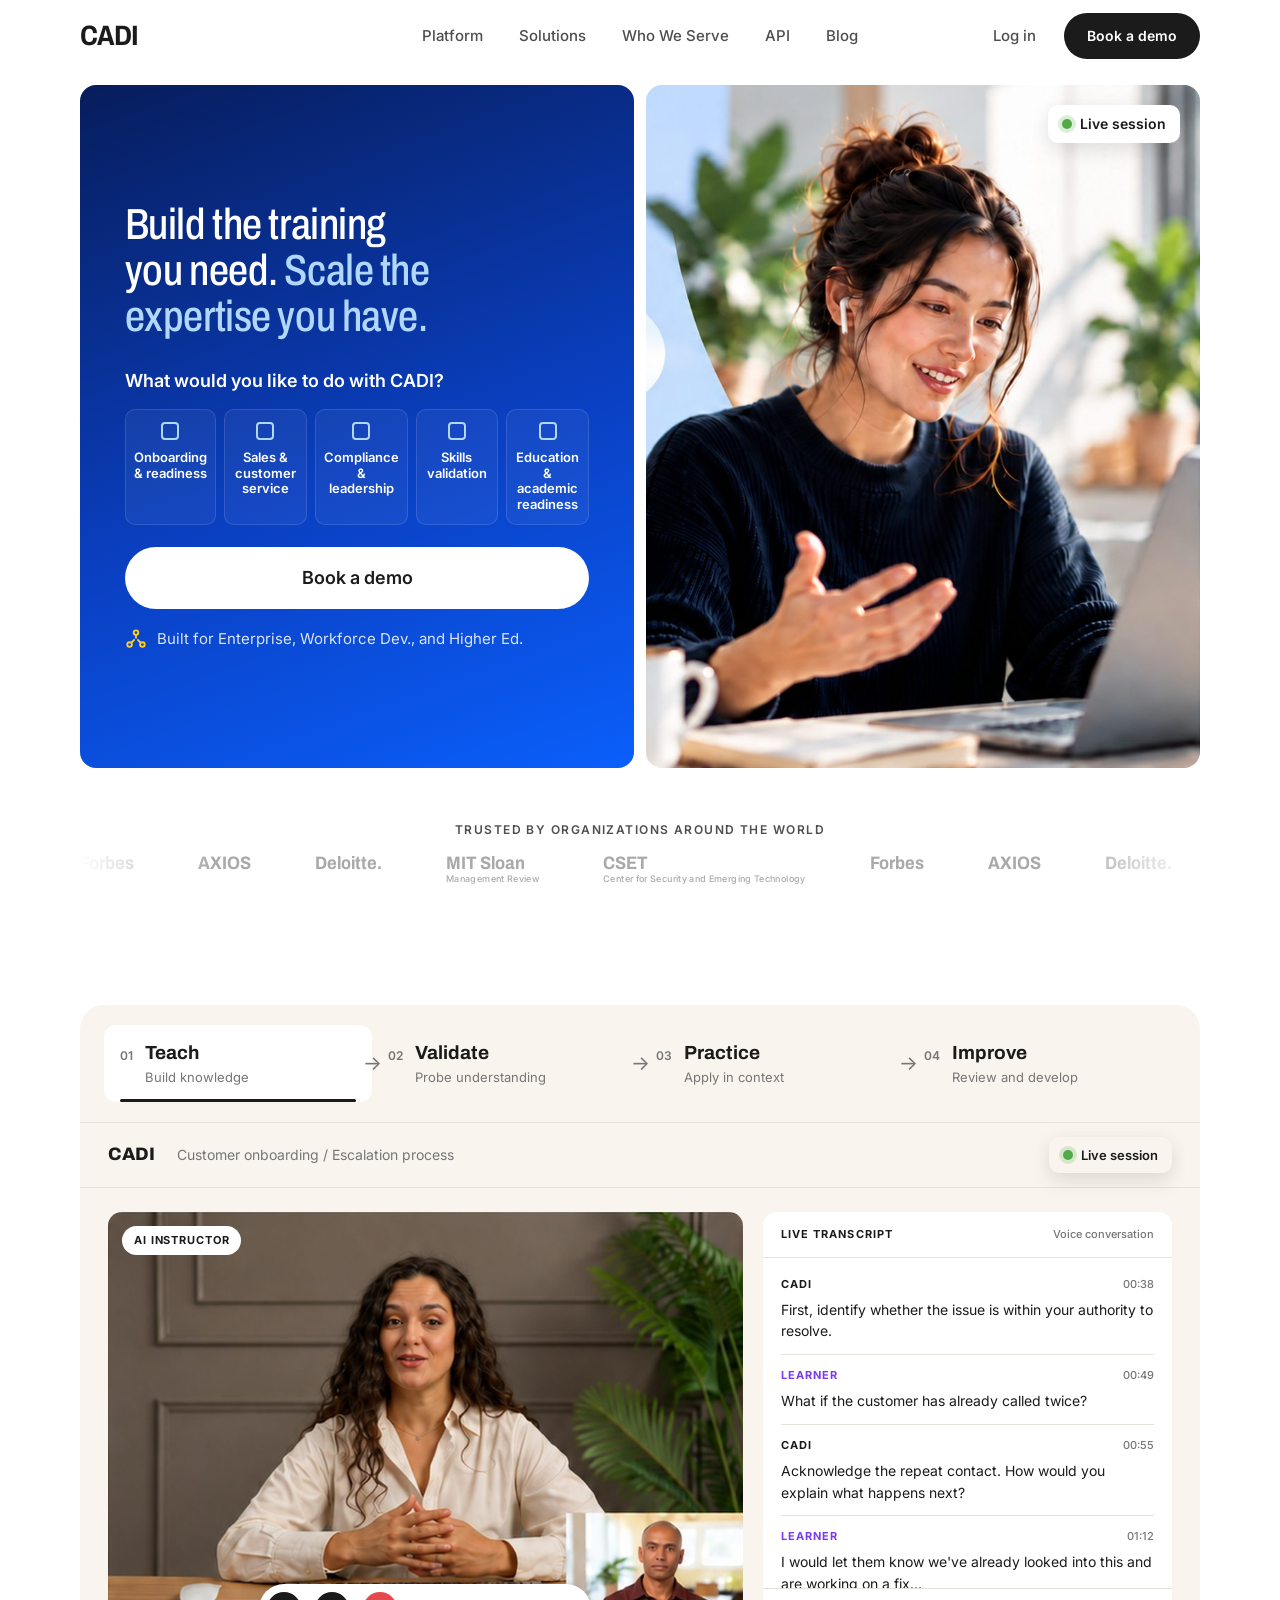
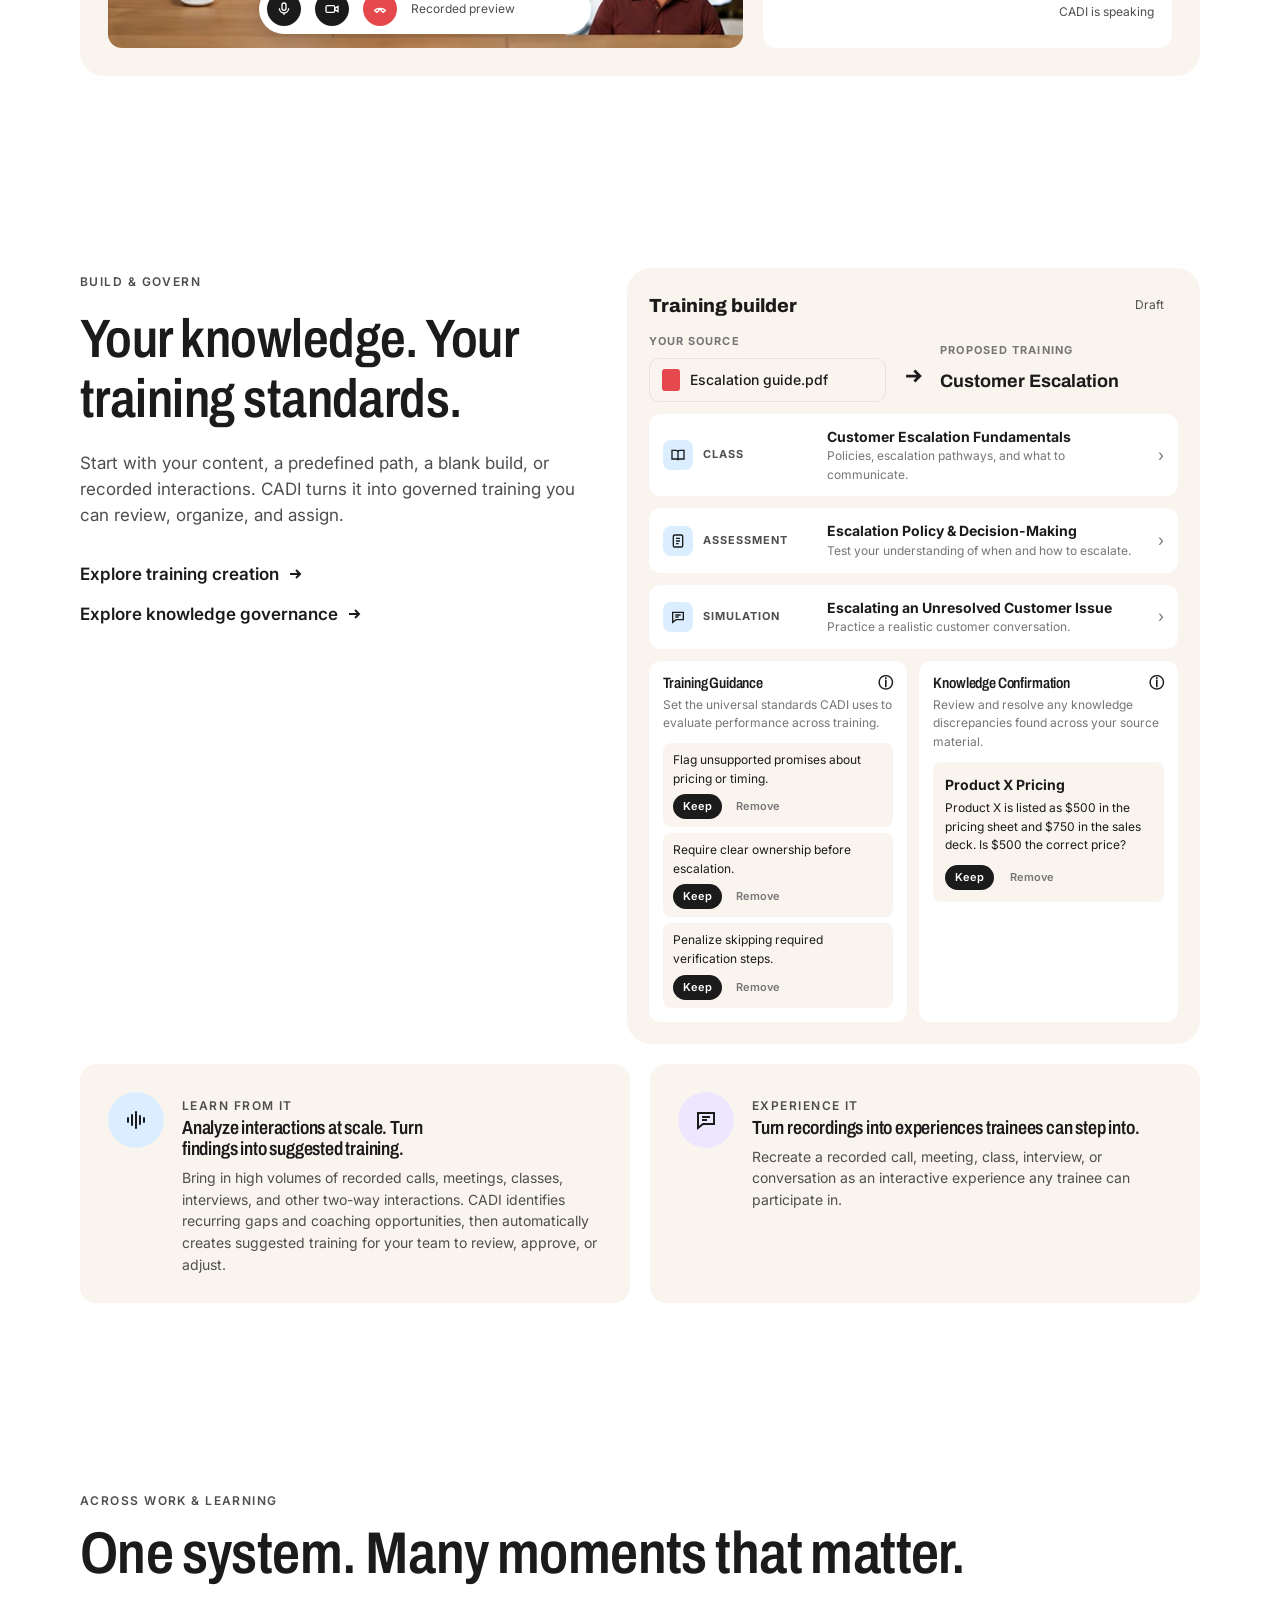
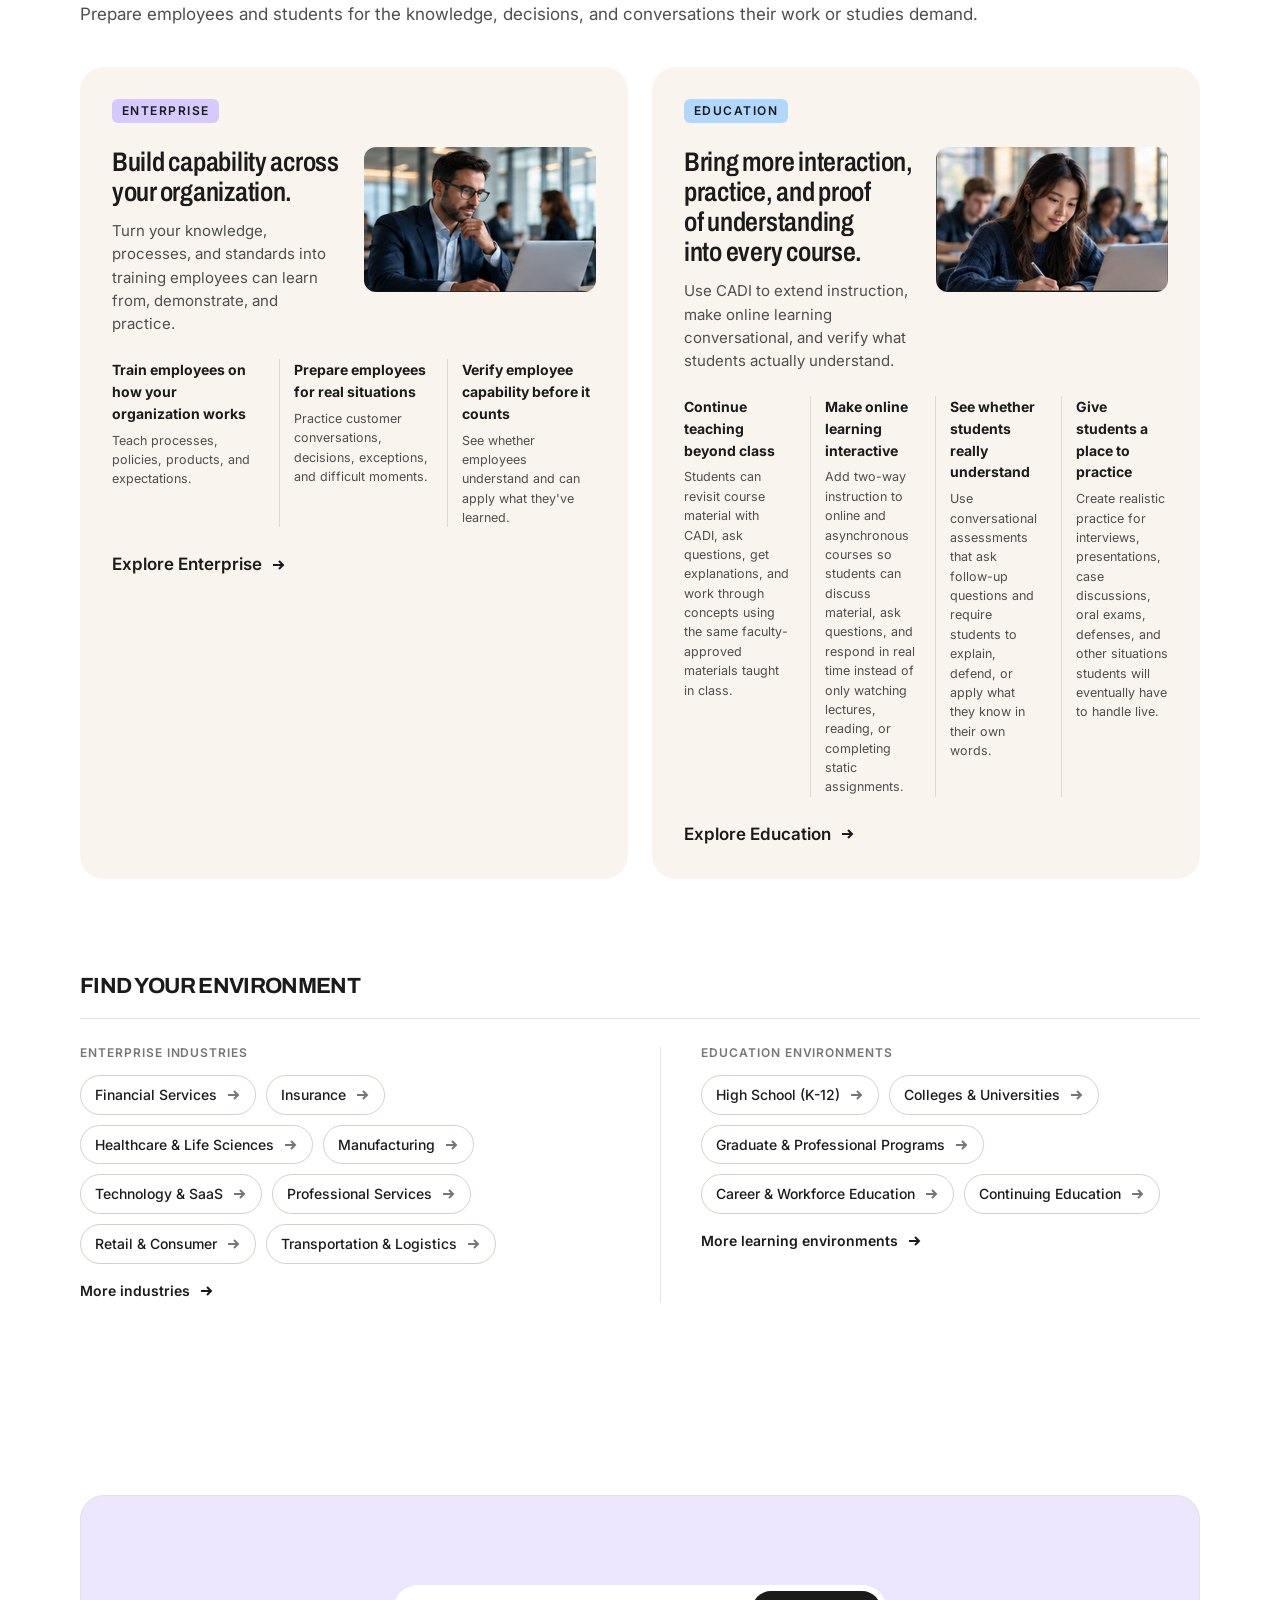
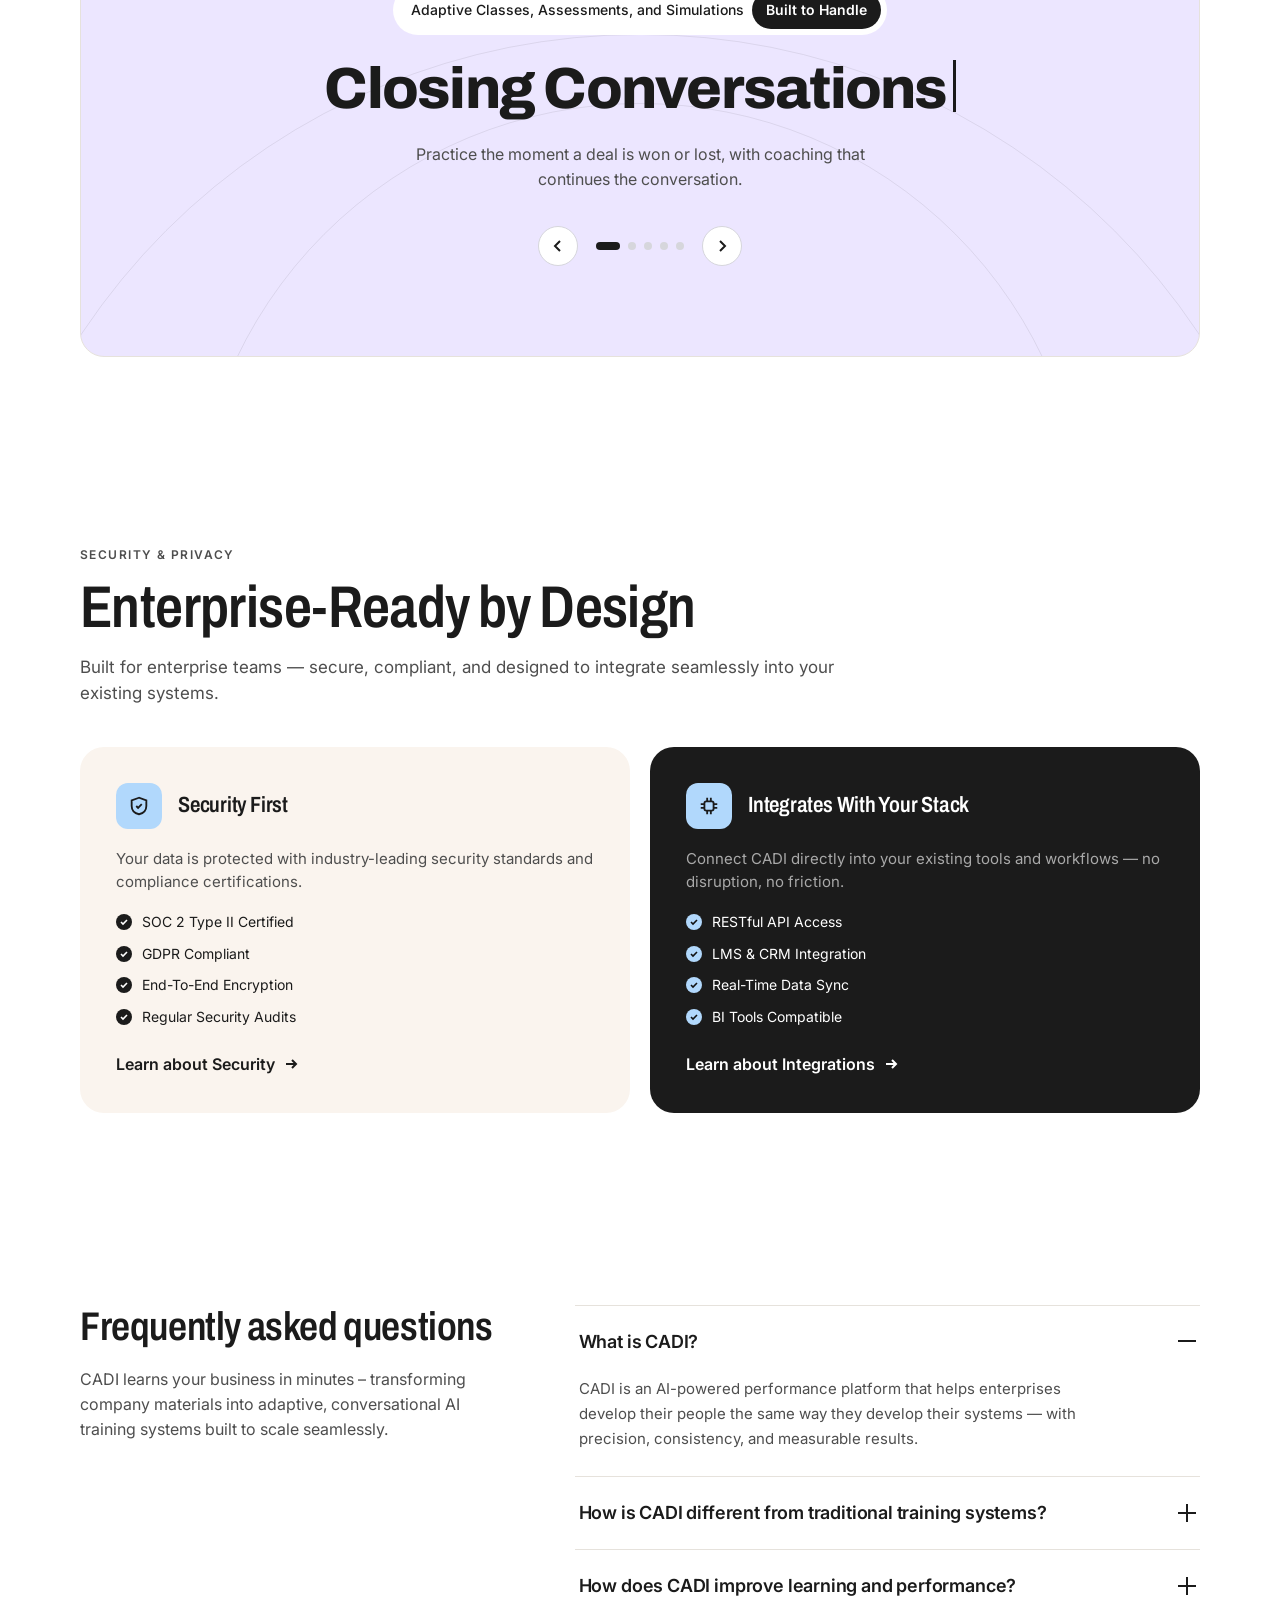
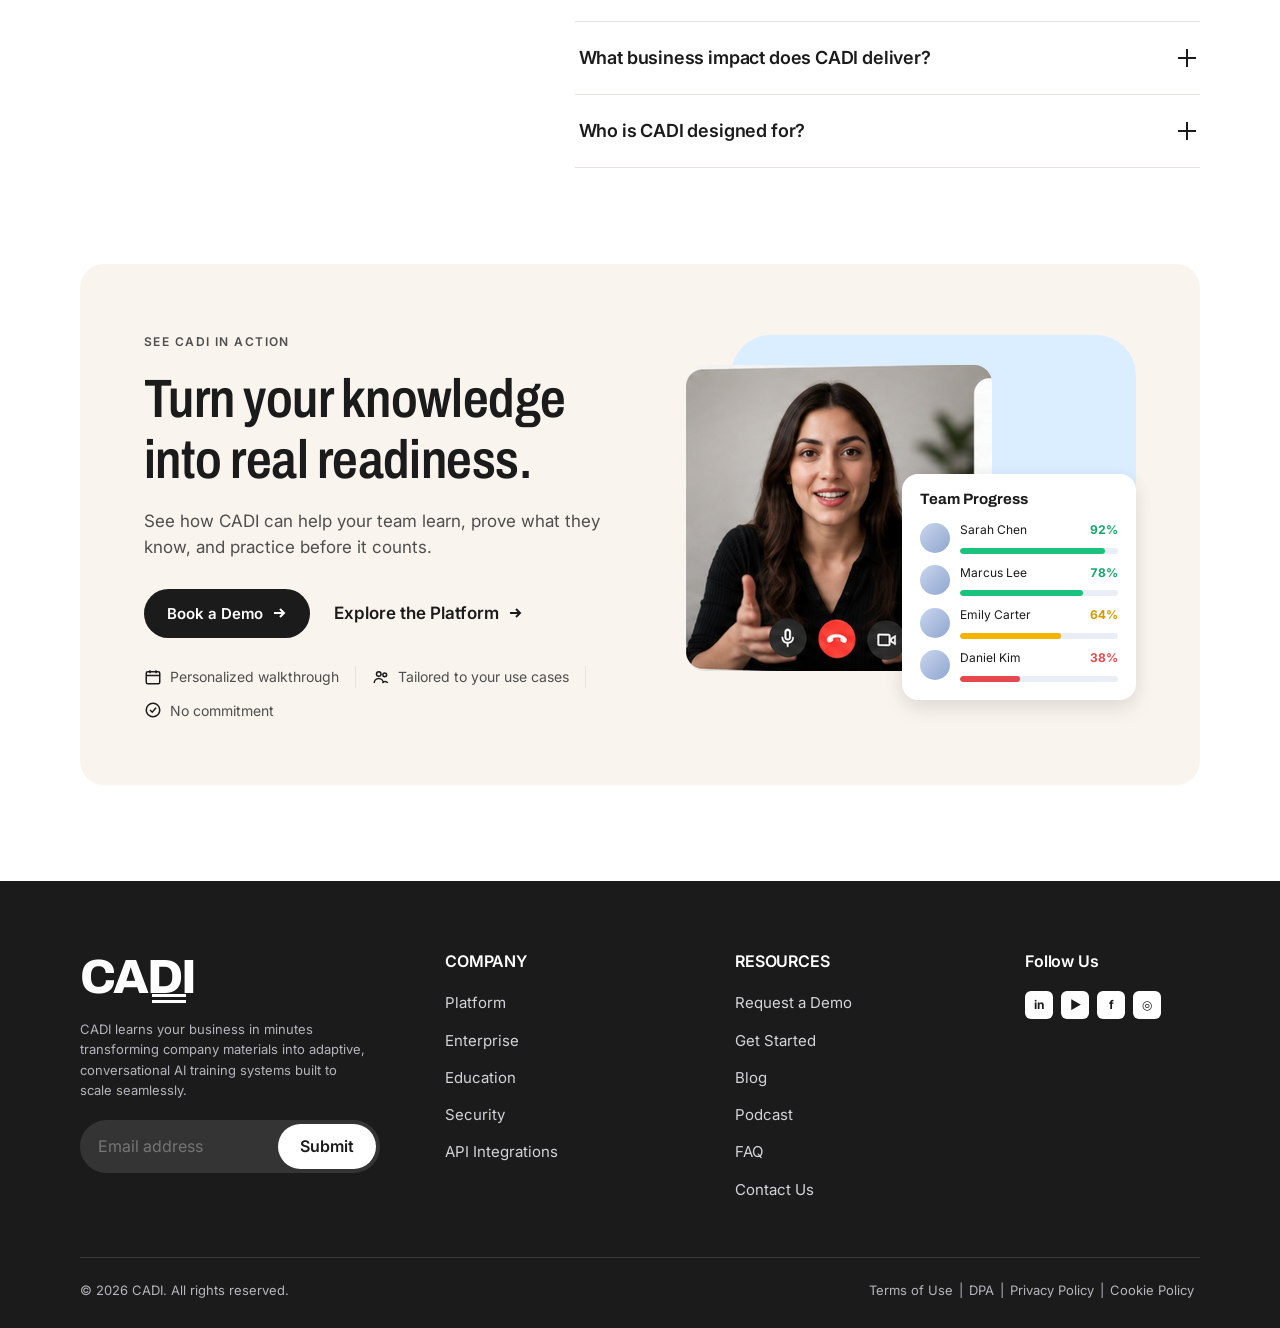
==== commit e6bc945e: "Add blog, post, security and auth pages Co-Authored-By: Claude Fable 5.1 <noreply@anthropic.com> Cla" ====
--- a/index.html
+++ b/index.html
@@ -20,10 +20,10 @@
       <a href="./#across">Solutions</a>
       <a href="./#environments">Who We Serve</a>
       <a href="integrations.html">API</a>
-      <a href="https://blog.cadime.ai" target="_blank" rel="noopener">Blog</a>
+      <a href="blog.html">Blog</a>
     </nav>
     <div class="header-cta">
-      <a class="login" href="https://app.cadime.ai/auth/authentication-redirection" target="_blank" rel="noopener">Log in</a>
+      <a class="login" href="login.html">Log in</a>
       <a class="btn btn-primary" href="contact.html">Book a demo</a>
       <button class="menu-btn" id="menuBtn" aria-label="Open menu" aria-expanded="false" aria-controls="nav"><span></span><span></span><span></span></button>
     </div>
@@ -278,7 +278,7 @@
           <li><svg viewBox="0 0 16 16" fill="currentColor"><circle cx="8" cy="8" r="8"/><path d="m5 8 2 2 4-4" stroke="#fff" stroke-width="1.6" fill="none"/></svg>End-To-End Encryption</li>
           <li><svg viewBox="0 0 16 16" fill="currentColor"><circle cx="8" cy="8" r="8"/><path d="m5 8 2 2 4-4" stroke="#fff" stroke-width="1.6" fill="none"/></svg>Regular Security Audits</li>
         </ul>
-        <a class="link" href="https://trust.cadime.ai/" target="_blank" rel="noopener">Learn about Security <svg class="arrow" viewBox="0 0 16 16" fill="none" stroke="currentColor" stroke-width="2"><path d="M3 8h10M9 4l4 4-4 4"/></svg></a>
+        <a class="link" href="security.html">Learn about Security <svg class="arrow" viewBox="0 0 16 16" fill="none" stroke="currentColor" stroke-width="2"><path d="M3 8h10M9 4l4 4-4 4"/></svg></a>
       </div>
       <div class="sec dark">
         <div class="head"><span class="ico"><svg viewBox="0 0 24 24" fill="none" stroke="currentColor" stroke-width="2"><rect x="7" y="7" width="10" height="10" rx="2"/><path d="M10 3v4M14 3v4M10 17v4M14 17v4M3 10h4M3 14h4M17 10h4M17 14h4"/></svg></span><h3>Integrates With Your Stack</h3></div>
@@ -359,11 +359,11 @@
       </div>
       <div>
         <h4>COMPANY</h4>
-        <ul><li><a href="./#loop">Platform</a></li><li><a href="./#across">Enterprise</a></li><li><a href="./#across">Education</a></li><li><a href="./#security">Security</a></li><li><a href="integrations.html">API Integrations</a></li></ul>
+        <ul><li><a href="./#loop">Platform</a></li><li><a href="./#across">Enterprise</a></li><li><a href="./#across">Education</a></li><li><a href="security.html">Security</a></li><li><a href="integrations.html">API Integrations</a></li></ul>
       </div>
       <div>
         <h4>RESOURCES</h4>
-        <ul><li><a href="contact.html">Request a Demo</a></li><li><a href="https://app.cadime.ai/auth/get-started" target="_blank" rel="noopener">Get Started</a></li><li><a href="https://blog.cadime.ai" target="_blank" rel="noopener">Blog</a></li><li><a href="podcast.html">Podcast</a></li><li><a href="./#faq">FAQ</a></li><li><a href="contact.html">Contact Us</a></li></ul>
+        <ul><li><a href="contact.html">Request a Demo</a></li><li><a href="get-started.html">Get Started</a></li><li><a href="blog.html">Blog</a></li><li><a href="podcast.html">Podcast</a></li><li><a href="./#faq">FAQ</a></li><li><a href="contact.html">Contact Us</a></li></ul>
       </div>
       <div>
         <h4>Follow Us</h4>
--- a/styles.css
+++ b/styles.css
@@ -441,3 +441,97 @@
   .card-grid,.stats,.form,.episodes,.newsletter{grid-template-columns:1fr}
   .player{grid-template-columns:1fr}.player .art{max-width:160px}
 }
+
+/* ===== blog ===== */
+.blog-grid{display:grid;grid-template-columns:1fr 320px;gap:48px;align-items:start}
+.posts{display:grid;gap:20px}
+.post{display:grid;grid-template-columns:260px 1fr;gap:24px;background:var(--bg-soft);border-radius:var(--r);padding:20px;align-items:center}
+.post.featured{grid-template-columns:1fr;padding:0;overflow:hidden}
+.post.featured .thumb{aspect-ratio:21/9;border-radius:0}
+.post.featured .body{padding:28px 32px 32px}
+.post.featured h3{font-size:clamp(24px,2.6vw,32px);font-family:var(--display);font-stretch:85%}
+.thumb{aspect-ratio:4/3;border-radius:12px;background:linear-gradient(160deg,#071d5c,#0a5ffb);position:relative;overflow:hidden}
+.thumb::after{content:"";position:absolute;inset:auto -10% -40% 30%;height:90%;background:rgba(255,255,255,.12);border-radius:50%}
+.thumb.alt{background:linear-gradient(160deg,#d6c9fd,#b1d8fc)}
+.thumb.alt2{background:linear-gradient(160deg,#faf4ee,#ffcf25)}
+.post .meta{display:flex;gap:10px;flex-wrap:wrap;font-size:12px;color:var(--muted);align-items:center}
+.post .meta .cat{background:var(--lav);color:var(--ink);padding:4px 10px;border-radius:6px;font-weight:600;font-size:11px;letter-spacing:.06em;text-transform:uppercase}
+.post h3{font-size:20px;margin-top:10px;font-family:var(--body);font-stretch:100%;letter-spacing:-.01em}
+.post p{margin-top:8px;font-size:14.5px;color:var(--ink-2)}
+.post .link{margin-top:12px;font-size:14px}
+.side{display:grid;gap:16px;position:sticky;top:96px}
+.side>div{background:var(--bg-soft);border-radius:var(--r);padding:20px}
+.side h4{font:600 12px/1 var(--body);letter-spacing:.1em;text-transform:uppercase;color:var(--ink-2);margin-bottom:12px}
+.side ul{list-style:none;margin:0;padding:0;display:grid;gap:8px;font-size:14px}
+.side li a:hover{text-decoration:underline}
+.side .search{display:flex;background:#fff;border:1px solid #d9d0ca;border-radius:999px;padding:4px}
+.side .search input{flex:1 1 0;width:0;min-width:0;border:0;background:none;padding:8px 12px;font:inherit;font-size:14px}
+.side .search button{border:0;background:var(--ink);color:#fff;border-radius:999px;padding:8px 14px;font:600 13px var(--body)}
+.side .cta{background:var(--ink);color:#fff}
+.side .cta h4{color:#a9a9a9}
+.side .cta p{font-size:14px;color:#c9c9cf;margin-bottom:14px}
+.side .cta .btn{background:#fff;color:var(--ink);padding:10px 18px;font-size:14px}
+/* article */
+.article{display:grid;grid-template-columns:220px minmax(0,680px);gap:56px;justify-content:center;align-items:start}
+.article-head{max-width:760px;margin-inline:auto;text-align:center;padding-block:40px 24px}
+.article-head h1{font-size:clamp(32px,4.4vw,52px);line-height:1.06;margin-top:16px;font-weight:600;font-stretch:82%}
+.article-head .meta{display:flex;justify-content:center;gap:14px;flex-wrap:wrap;margin-top:18px;font-size:14px;color:var(--muted);align-items:center}
+.article-head .av{width:28px;height:28px;border-radius:50%;background:linear-gradient(135deg,#c9d6ee,#8fa6cf);display:inline-block;vertical-align:middle;margin-right:8px}
+.hero-img{max-width:1000px;margin:16px auto 0;aspect-ratio:21/9;border-radius:var(--r-lg);background:linear-gradient(160deg,#071d5c,#0a5ffb);position:relative;overflow:hidden}
+.hero-img::after{content:"";position:absolute;inset:auto -10% -40% 30%;height:90%;background:rgba(255,255,255,.12);border-radius:50%}
+.prose h3{font-size:19px;margin-top:26px;font-family:var(--body);font-stretch:100%}
+.prose ul{color:var(--ink-2);margin-top:10px;padding-left:20px;line-height:1.7}
+.prose blockquote{margin:24px 0;padding:20px 24px;border-left:3px solid var(--ink);background:var(--bg-soft);border-radius:0 12px 12px 0;font-size:18px;color:var(--ink)}
+.callout{margin-top:40px;background:var(--lav-soft);border-radius:var(--r);padding:28px;display:grid;gap:12px}
+.callout h3{margin:0;font-size:22px;font-family:var(--display);font-stretch:85%}
+.callout .btn{justify-self:start}
+.readnext{margin-top:56px}
+.readnext h2{font-size:28px;margin-bottom:18px}
+.readnext .posts{grid-template-columns:1fr 1fr}
+.readnext .post{grid-template-columns:1fr}
+.readnext .thumb{aspect-ratio:16/9}
+.share{display:flex;gap:8px;align-items:center;font-size:13px;color:var(--muted);margin-top:28px;padding-top:20px;border-top:1px solid var(--line)}
+.share a{width:34px;height:34px;border-radius:50%;border:1px solid #d9d0ca;display:grid;place-items:center;color:var(--ink);font-weight:700;font-size:12px}
+/* security */
+.badges{display:flex;gap:12px;flex-wrap:wrap;margin-top:24px}
+.badge{display:inline-flex;align-items:center;gap:10px;padding:10px 16px;border-radius:999px;background:var(--bg-soft);font-weight:600;font-size:14px}
+.badge i{width:10px;height:10px;border-radius:50%;background:var(--green);display:inline-block}
+.controls-grid{display:grid;grid-template-columns:repeat(3,1fr);gap:16px}
+.ctl-card{background:var(--bg-soft);border-radius:var(--r);padding:24px;display:grid;gap:10px}
+.ctl-card h3{font-size:18px;font-family:var(--body);font-stretch:100%}
+.ctl-card ul{list-style:none;margin:0;padding:0;display:grid;gap:8px;font-size:14px;color:var(--ink-2)}
+.ctl-card li{display:flex;gap:8px;align-items:center}.ctl-card li svg{width:14px;height:14px;color:var(--ink);flex:none}
+.doc-table{width:100%;border-collapse:collapse;font-size:15px}
+.doc-table th{text-align:left;font:600 12px/1 var(--body);letter-spacing:.08em;text-transform:uppercase;color:var(--muted);padding:12px 0;border-bottom:1px solid var(--line)}
+.doc-table td{padding:16px 0;border-bottom:1px solid var(--line);vertical-align:middle}
+.doc-table td:last-child{text-align:right}
+.tag-lock{display:inline-flex;align-items:center;gap:6px;font-size:12px;color:var(--muted)}
+/* auth */
+.auth{min-height:calc(100vh - 72px);display:grid;grid-template-columns:1fr 1fr}
+.auth-panel{background:linear-gradient(160deg,#071d5c 0%,#0a3fc0 55%,#0a5ffb 100%);color:#fff;padding:clamp(32px,5vw,72px);display:flex;flex-direction:column;justify-content:space-between;position:relative;overflow:hidden}
+.auth-panel::before{content:"";position:absolute;left:-2%;top:-5%;width:36%;height:110%;background:rgba(255,255,255,.06);clip-path:polygon(0 0,100% 0,45% 50%,100% 100%,0 100%)}
+.auth-panel>*{position:relative}
+.auth-panel .logo{color:#fff}
+.auth-panel h2{color:#fff;font-size:clamp(30px,3.4vw,44px);font-weight:500;font-stretch:78%;max-width:16ch}
+.auth-panel p{margin-top:16px;color:rgba(255,255,255,.85);max-width:44ch}
+.auth-panel ul{list-style:none;padding:0;margin:24px 0 0;display:grid;gap:10px;font-size:15px}
+.auth-panel li{display:flex;gap:10px;align-items:center}.auth-panel li svg{width:16px;height:16px;color:var(--sky)}
+.auth-panel .quote{background:rgba(255,255,255,.1);border-radius:16px;padding:20px;font-size:15px}
+.auth-panel .quote b{display:block;margin-top:10px;font-size:13px;color:var(--sky)}
+.auth-form{display:grid;place-items:center;padding:clamp(32px,5vw,72px) var(--gutter)}
+.auth-card{width:100%;max-width:420px;display:grid;gap:18px}
+.auth-card h1{font-size:34px;font-weight:600;font-stretch:85%}
+.auth-card>p{color:var(--ink-2);font-size:15px}
+.auth-card .btn{width:100%;padding:14px}
+.auth-card .fine{font-size:12px;color:var(--muted);line-height:1.6}
+.auth-card .fine a{text-decoration:underline}
+.auth-card .alt{text-align:center;font-size:14px;color:var(--ink-2)}
+.auth-card .alt a{font-weight:600;color:var(--ink);text-decoration:underline}
+.divider{display:flex;align-items:center;gap:12px;font-size:12px;color:var(--muted)}
+.divider::before,.divider::after{content:"";flex:1;height:1px;background:var(--line)}
+.btn-sso{display:flex;align-items:center;justify-content:center;gap:10px;border:1px solid #d9d0ca;background:#fff;border-radius:999px;padding:12px;font-weight:600;font-size:14px;color:var(--ink)}
+.btn-sso svg{width:18px;height:18px}
+@media (max-width:1024px){.blog-grid{grid-template-columns:1fr}.side{position:static}.article{grid-template-columns:1fr}.controls-grid{grid-template-columns:1fr 1fr}.auth{grid-template-columns:1fr}.auth-panel{min-height:0}}
+@media (max-width:820px){.post{grid-template-columns:1fr}.readnext .posts,.controls-grid{grid-template-columns:1fr}.doc-table td:last-child{text-align:left}}
+
+.sec.dark li svg,.auth-panel li svg{color:var(--sky)}
